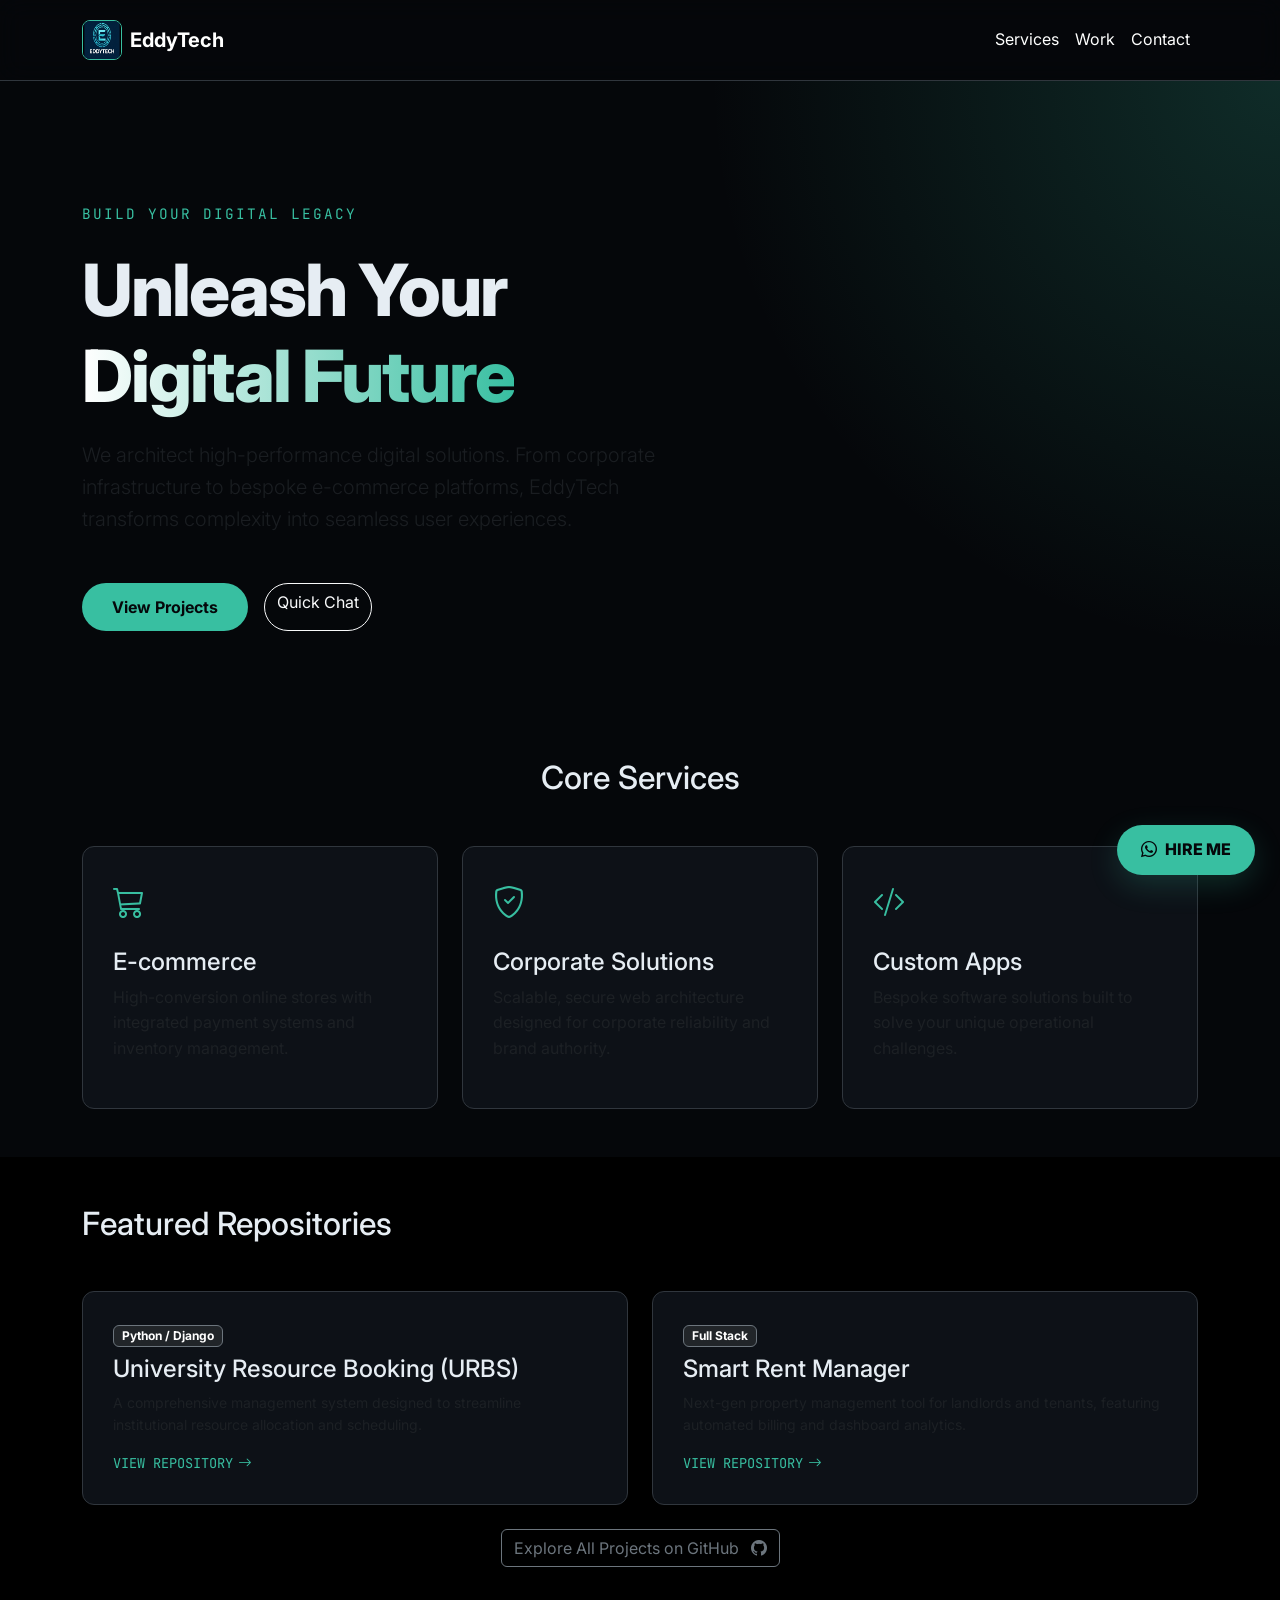
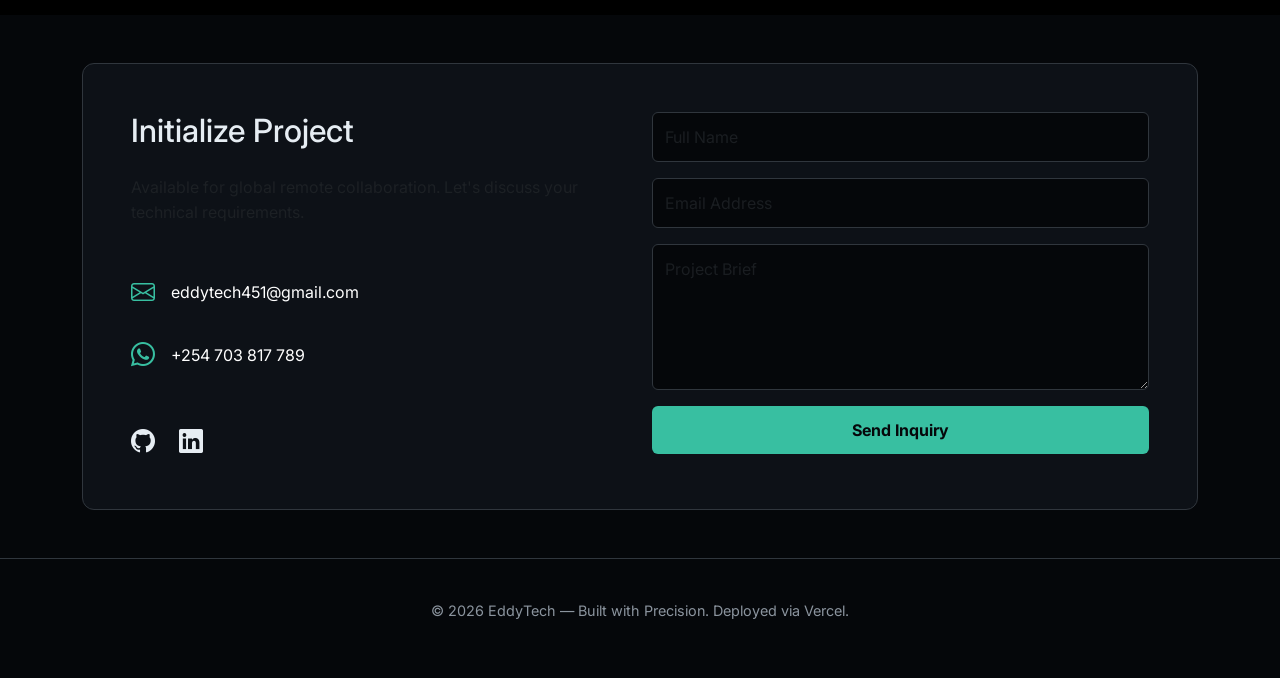
==== index.html @ 44f3709a "Add files via upload" ====
<!DOCTYPE html>
<html lang="en">
<head>
  <meta charset="UTF-8" />
  <meta name="viewport" content="width=device-width, initial-scale=1.0" />
  <title>EddyTech | Build Your Digital Legacy</title>
  
  <link href="https://fonts.googleapis.com/css2?family=Inter:wght@300;400;600;800&family=JetBrains+Mono:wght@400;700&display=swap" rel="stylesheet">
  <link href="https://cdn.jsdelivr.net/npm/bootstrap@5.3.3/dist/css/bootstrap.min.css" rel="stylesheet" />
  <link href="https://cdn.jsdelivr.net/npm/bootstrap-icons@1.11.3/font/bootstrap-icons.min.css" rel="stylesheet" />

  <style>
    :root {
      --bg-dark: #05070a;
      --bg-card: #0d1117;
      --accent-teal: #38bfa1;
      --accent-glow: rgba(56, 191, 161, 0.2);
      --text-main: #e6edf3;
      --text-muted: #8b949e;
      --border: #30363d;
      --font-main: 'Inter', sans-serif;
      --font-mono: 'JetBrains Mono', monospace;
    }

    body {
      background-color: var(--bg-dark);
      color: var(--text-main);
      font-family: var(--font-main);
      line-height: 1.6;
      overflow-x: hidden;
    }

    /* ── STICKY HIRE ME ── */
    .sticky-hire {
      position: fixed;
      bottom: 25px;
      right: 25px;
      z-index: 9999;
      background: var(--accent-teal);
      color: var(--bg-dark);
      padding: 12px 24px;
      border-radius: 50px;
      font-weight: 800;
      text-decoration: none;
      box-shadow: 0 10px 30px var(--accent-glow);
      transition: 0.3s transform ease;
      display: flex;
      align-items: center;
      gap: 8px;
    }
    .sticky-hire:hover {
      transform: scale(1.05);
      color: var(--bg-dark);
    }

    /* ── NAVIGATION ── */
    .navbar {
      background: rgba(5, 7, 10, 0.8);
      backdrop-filter: blur(12px);
      border-bottom: 1px solid var(--border);
      padding: 15px 0;
    }
    .navbar-brand img {
      width: 40px;
      height: 40px;
      border-radius: 8px;
      border: 1px solid var(--accent-teal);
    }

    /* ── HERO ── */
    .hero-section {
      padding: 120px 0 80px;
      background: radial-gradient(circle at top right, var(--accent-glow), transparent 40%);
    }
    .hero-tagline {
      font-family: var(--font-mono);
      color: var(--accent-teal);
      font-size: 0.9rem;
      text-transform: uppercase;
      letter-spacing: 2px;
    }
    .hero-title {
      font-weight: 800;
      font-size: clamp(2.5rem, 8vw, 4.5rem);
      letter-spacing: -2px;
      margin: 20px 0;
    }
    .text-gradient {
      background: linear-gradient(to right, #fff, var(--accent-teal));
      -webkit-background-clip: text;
      -webkit-text-fill-color: transparent;
    }

    /* ── CARDS ── */
    .tech-card {
      background: var(--bg-card);
      border: 1px solid var(--border);
      border-radius: 12px;
      padding: 30px;
      height: 100%;
      transition: 0.3s all ease;
    }
    .tech-card:hover {
      border-color: var(--accent-teal);
      transform: translateY(-5px);
      box-shadow: 0 20px 40px rgba(0,0,0,0.4);
    }
    .icon-box {
      font-size: 2rem;
      color: var(--accent-teal);
      margin-bottom: 20px;
    }

    /* ── PROJECTS ── */
    .project-link {
      color: var(--accent-teal);
      font-family: var(--font-mono);
      font-size: 0.85rem;
      text-decoration: none;
      display: flex;
      align-items: center;
      gap: 5px;
    }
    .project-link:hover { text-decoration: underline; }

    /* ── FORMS & INPUTS ── */
    .form-control {
      background: var(--bg-dark);
      border: 1px solid var(--border);
      color: #fff;
      padding: 12px;
    }
    .form-control:focus {
      background: var(--bg-dark);
      border-color: var(--accent-teal);
      color: #fff;
      box-shadow: 0 0 0 0.25rem var(--accent-glow);
    }

    .btn-primary {
      background: var(--accent-teal);
      border: none;
      color: var(--bg-dark);
      font-weight: 700;
      padding: 12px 30px;
    }

    footer {
      border-top: 1px solid var(--border);
      padding: 40px 0;
      font-size: 0.9rem;
      color: var(--text-muted);
    }

    .social-btn {
      color: var(--text-main);
      font-size: 1.5rem;
      transition: 0.3s;
    }
    .social-btn:hover { color: var(--accent-teal); }
  </style>
</head>
<body>

  <a href="https://wa.me/254703817789" class="sticky-hire">
    <i class="bi bi-whatsapp"></i> HIRE ME
  </a>

  <nav class="navbar navbar-expand-lg sticky-top">
    <div class="container">
      <a class="navbar-brand d-flex align-items-center" href="#">
        <img src="logo.jpg" alt="E">
        <span class="ms-2 fw-bold text-white">EddyTech</span>
      </a>
      <button class="navbar-toggler" type="button" data-bs-toggle="collapse" data-bs-target="#navbarNav">
        <span class="navbar-toggler-icon" style="filter: invert(1);"></span>
      </button>
      <div class="collapse navbar-collapse" id="navbarNav">
        <ul class="navbar-nav ms-auto">
          <li class="nav-item"><a class="nav-link text-white" href="#services">Services</a></li>
          <li class="nav-item"><a class="nav-link text-white" href="#projects">Work</a></li>
          <li class="nav-item"><a class="nav-link text-white" href="#contact">Contact</a></li>
        </ul>
      </div>
    </div>
  </nav>

  <header class="hero-section">
    <div class="container">
      <div class="row align-items-center">
        <div class="col-lg-8">
          <span class="hero-tagline">Build Your Digital Legacy</span>
          <h1 class="hero-title">Unleash Your <br><span class="text-gradient">Digital Future</span></h1>
          <p class="lead text-muted mb-5" style="max-width: 600px;">
            We architect high-performance digital solutions. From corporate infrastructure to bespoke e-commerce platforms, EddyTech transforms complexity into seamless user experiences.
          </p>
          <div class="d-flex gap-3">
            <a href="#projects" class="btn btn-primary rounded-pill">View Projects</a>
            <a href="https://wa.me/254703817789" class="btn btn-outline-light rounded-pill">Quick Chat</a>
          </div>
        </div>
      </div>
    </div>
  </header>

  <section id="services" class="py-5">
    <div class="container">
      <h2 class="fw-800 mb-5 text-center">Core Services</h2>
      <div class="row g-4">
        <div class="col-md-4">
          <div class="tech-card">
            <div class="icon-box"><i class="bi bi-cart3"></i></div>
            <h4>E-commerce</h4>
            <p class="text-muted">High-conversion online stores with integrated payment systems and inventory management.</p>
          </div>
        </div>
        <div class="col-md-4">
          <div class="tech-card">
            <div class="icon-box"><i class="bi bi-shield-check"></i></div>
            <h4>Corporate Solutions</h4>
            <p class="text-muted">Scalable, secure web architecture designed for corporate reliability and brand authority.</p>
          </div>
        </div>
        <div class="col-md-4">
          <div class="tech-card">
            <div class="icon-box"><i class="bi bi-code-slash"></i></div>
            <h4>Custom Apps</h4>
            <p class="text-muted">Bespoke software solutions built to solve your unique operational challenges.</p>
          </div>
        </div>
      </div>
    </div>
  </section>

  <section id="projects" class="py-5 bg-black">
    <div class="container">
      <h2 class="fw-800 mb-5">Featured Repositories</h2>
      <div class="row g-4">
        <div class="col-md-6">
          <div class="tech-card">
            <span class="badge bg-dark border border-secondary mb-2">Python / Django</span>
            <h4>University Resource Booking (URBS)</h4>
            <p class="text-muted small">A comprehensive management system designed to streamline institutional resource allocation and scheduling.</p>
            <a href="https://github.com/Edujoew/University-Resource-Booking-System-URBS" target="_blank" class="project-link">
              VIEW REPOSITORY <i class="bi bi-arrow-right"></i>
            </a>
          </div>
        </div>
        <div class="col-md-6">
          <div class="tech-card">
            <span class="badge bg-dark border border-secondary mb-2">Full Stack</span>
            <h4>Smart Rent Manager</h4>
            <p class="text-muted small">Next-gen property management tool for landlords and tenants, featuring automated billing and dashboard analytics.</p>
            <a href="https://github.com/Edujoew/Smart-Rent-manager" target="_blank" class="project-link">
              VIEW REPOSITORY <i class="bi bi-arrow-right"></i>
            </a>
          </div>
        </div>
        <div class="col-md-12 text-center mt-4">
          <a href="https://github.com/edujoew" target="_blank" class="btn btn-outline-secondary">
            Explore All Projects on GitHub <i class="bi bi-github ms-2"></i>
          </a>
        </div>
      </div>
    </div>
  </section>

  <section id="contact" class="py-5">
    <div class="container">
      <div class="tech-card p-lg-5">
        <div class="row">
          <div class="col-lg-6">
            <h2 class="fw-800 mb-4">Initialize Project</h2>
            <p class="text-muted mb-5">Available for global remote collaboration. Let's discuss your technical requirements.</p>
            
            <div class="mb-4 d-flex align-items-center gap-3">
              <div class="icon-box mb-0 fs-4"><i class="bi bi-envelope"></i></div>
              <a href="mailto:eddytech451@gmail.com" class="text-white text-decoration-none">eddytech451@gmail.com</a>
            </div>
            
            <div class="mb-4 d-flex align-items-center gap-3">
              <div class="icon-box mb-0 fs-4"><i class="bi bi-whatsapp"></i></div>
              <a href="https://wa.me/254703817789" class="text-white text-decoration-none">+254 703 817 789</a>
            </div>

            <div class="d-flex gap-4 mt-5">
              <a href="https://github.com/edujoew" class="social-btn"><i class="bi bi-github"></i></a>
              <a href="https://linkedin.com/in/Johnny Edwards" class="social-btn"><i class="bi bi-linkedin"></i></a>
            </div>
          </div>
          
          <div class="col-lg-6">
            <form action="mailto:eddytech451@gmail.com" method="post" enctype="text/plain">
              <div class="mb-3">
                <input type="text" class="form-control" placeholder="Full Name" required>
              </div>
              <div class="mb-3">
                <input type="email" class="form-control" placeholder="Email Address" required>
              </div>
              <div class="mb-3">
                <textarea class="form-control" rows="5" placeholder="Project Brief" required></textarea>
              </div>
              <button type="submit" class="btn btn-primary w-100">Send Inquiry</button>
            </form>
          </div>
        </div>
      </div>
    </div>
  </section>

  <footer class="text-center">
    <div class="container">
      <p>© 2026 EddyTech — Built with Precision. Deployed via Vercel.</p>
    </div>
  </footer>

  <script src="https://cdn.jsdelivr.net/npm/bootstrap@5.3.3/dist/js/bootstrap.bundle.min.js"></script>
</body>
</html>
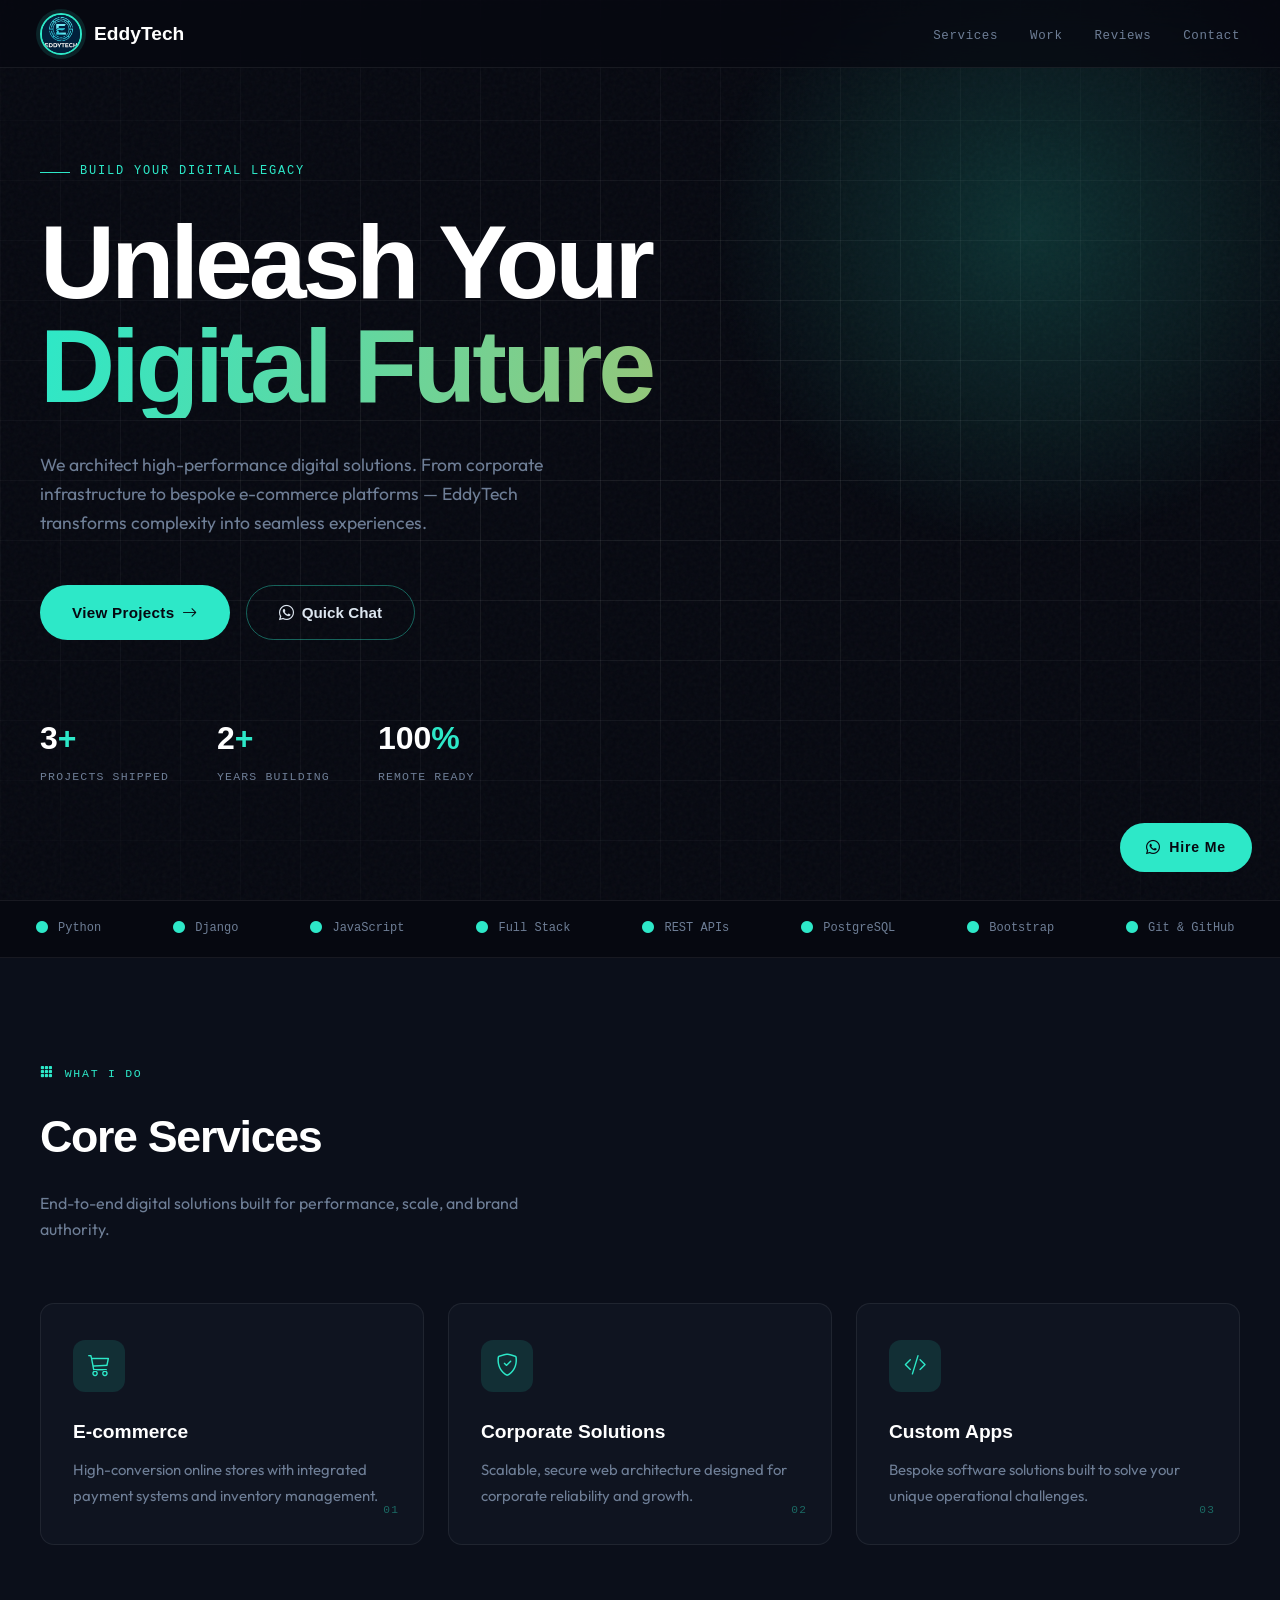
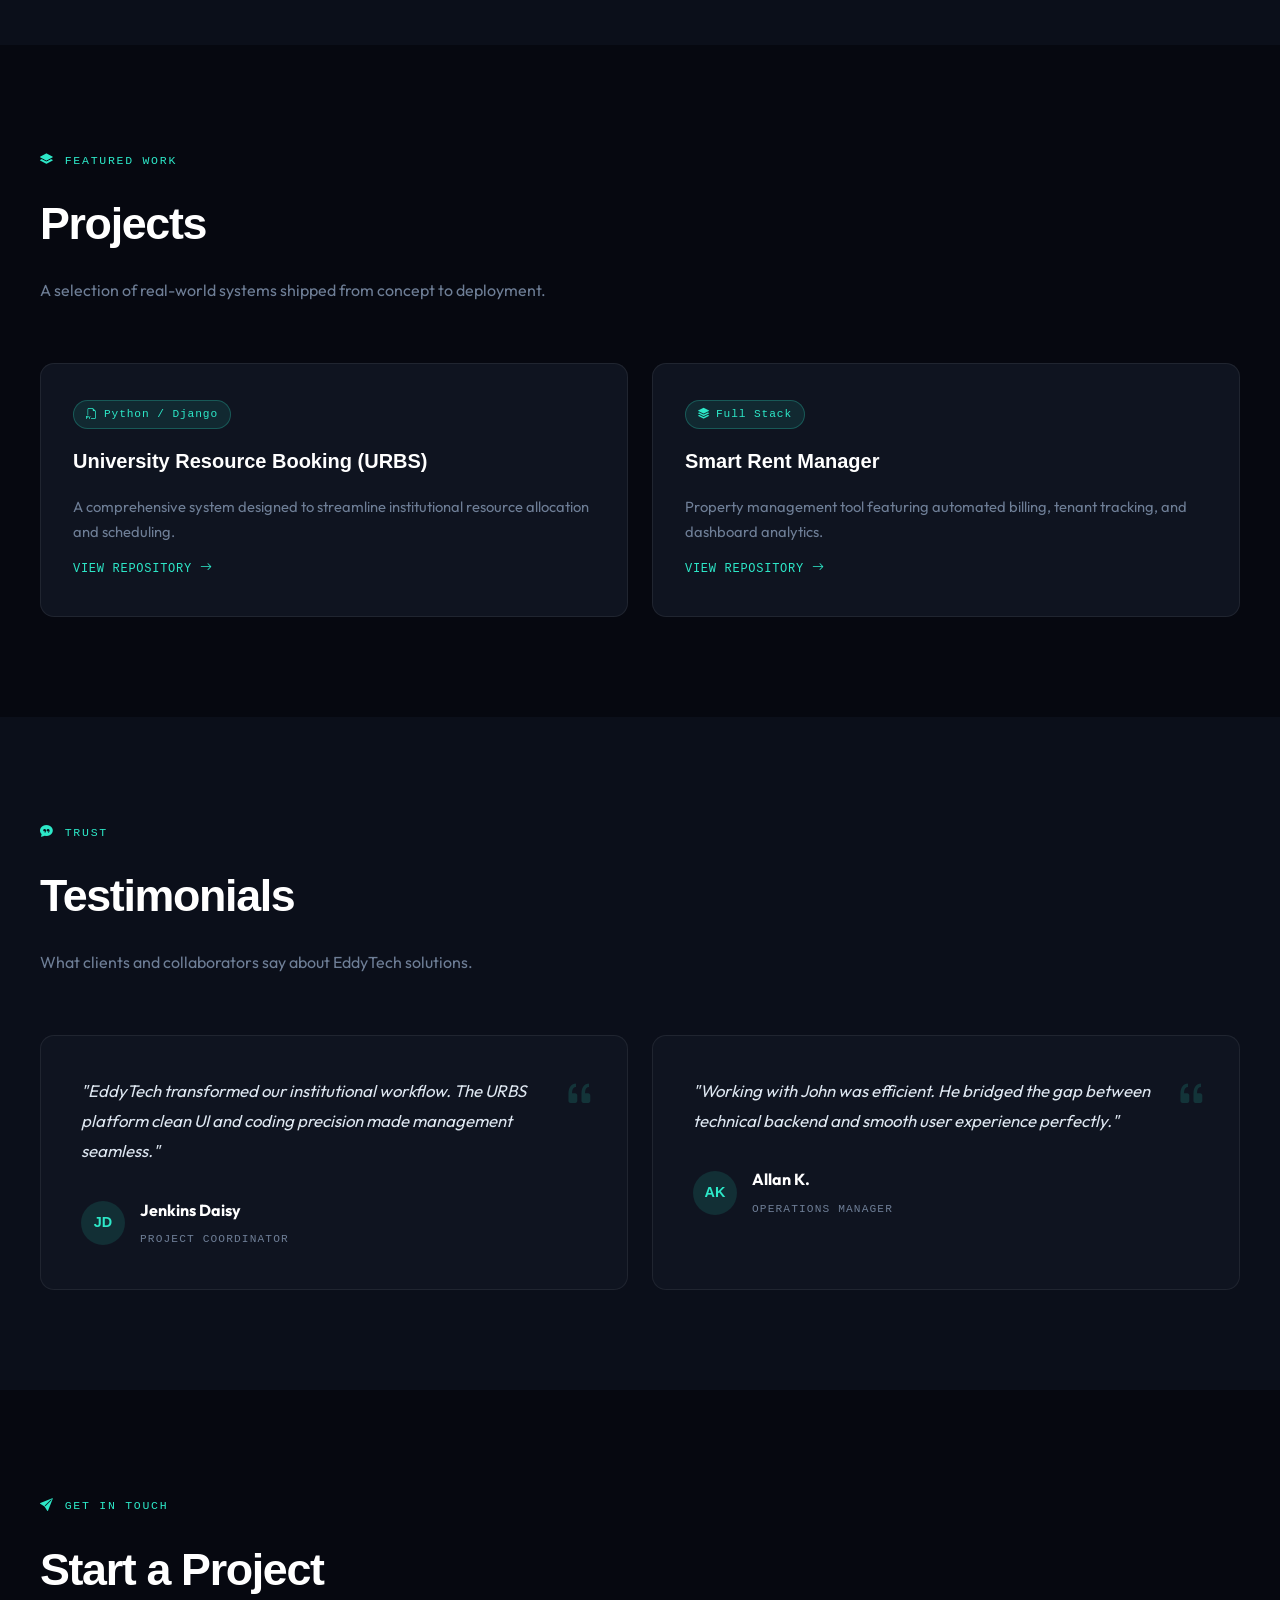
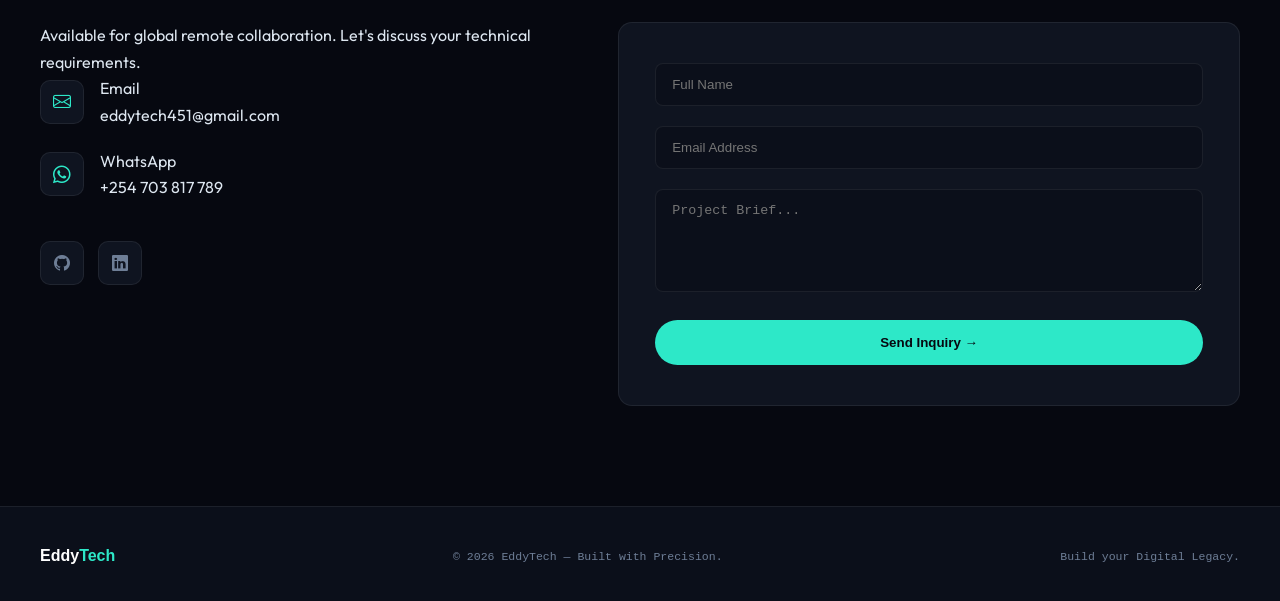
==== commit b726ed3b: "Update index.html" ====
--- a/index.html
+++ b/index.html
@@ -4,316 +4,967 @@
   <meta charset="UTF-8" />
   <meta name="viewport" content="width=device-width, initial-scale=1.0" />
   <title>EddyTech | Build Your Digital Legacy</title>
-  
-  <link href="https://fonts.googleapis.com/css2?family=Inter:wght@300;400;600;800&family=JetBrains+Mono:wght@400;700&display=swap" rel="stylesheet">
-  <link href="https://cdn.jsdelivr.net/npm/bootstrap@5.3.3/dist/css/bootstrap.min.css" rel="stylesheet" />
+
+  <link href="https://fonts.googleapis.com/css2?family=Inter:wght@400;500;700&family=Lexend:wght@400;600;700&family=Outfit:wght@300;400;600&display=swap" rel="stylesheet">
   <link href="https://cdn.jsdelivr.net/npm/bootstrap-icons@1.11.3/font/bootstrap-icons.min.css" rel="stylesheet" />
 
   <style>
+    /* ══════════════════════════════════════
+       TOKENS
+    ══════════════════════════════════════ */
     :root {
-      --bg-dark: #05070a;
-      --bg-card: #0d1117;
-      --accent-teal: #38bfa1;
-      --accent-glow: rgba(56, 191, 161, 0.2);
-      --text-main: #e6edf3;
-      --text-muted: #8b949e;
-      --border: #30363d;
-      --font-main: 'Inter', sans-serif;
-      --font-mono: 'JetBrains Mono', monospace;
-    }
+      --bg:         #060810;
+      --bg-2:       #0b0f1a;
+      --bg-card:    #0f1420;
+      --teal:       #2de8c8;
+      --teal-dim:   rgba(45,232,200,.12);
+      --teal-glow:  rgba(45,232,200,.35);
+      --amber:      #f4a832;
+      --text:       #dde6f0;
+      --muted:      #6e7e96;
+      --border:     rgba(255,255,255,.07);
+      --border-h:   rgba(45,232,200,.4);
+      --radius:     14px;
+      --mono:       'Space Mono', monospace;
+      --display:    'Syne', sans-serif;
+      --body:       'Outfit', sans-serif;
+    }
+
+    *, *::before, *::after { box-sizing: border-box; margin: 0; padding: 0; }
+
+    html { scroll-behavior: smooth; }
 
     body {
-      background-color: var(--bg-dark);
-      color: var(--text-main);
-      font-family: var(--font-main);
-      line-height: 1.6;
+      background: var(--bg);
+      color: var(--text);
+      font-family: var(--body);
+      font-size: 16px;
+      line-height: 1.65;
       overflow-x: hidden;
     }
 
-    /* ── STICKY HIRE ME ── */
-    .sticky-hire {
+    /* ── NOISE OVERLAY ── */
+    body::before {
+      content: '';
       position: fixed;
-      bottom: 25px;
-      right: 25px;
+      inset: 0;
+      background-image: url("data:image/svg+xml,%3Csvg viewBox='0 0 256 256' xmlns='http://www.w3.org/2000/svg'%3E%3Cfilter id='noise'%3E%3CfeTurbulence type='fractalNoise' baseFrequency='0.9' numOctaves='4' stitchTiles='stitch'/%3E%3C/filter%3E%3Crect width='100%25' height='100%25' filter='url(%23noise)' opacity='0.04'/%3E%3C/svg%3E");
+      pointer-events: none;
+      z-index: 0;
+    }
+
+    /* ══════════════════════════════════════
+       STICKY HIRE ME
+    ══════════════════════════════════════ */
+    .hire-btn {
+      position: fixed;
+      bottom: 28px;
+      right: 28px;
       z-index: 9999;
-      background: var(--accent-teal);
-      color: var(--bg-dark);
-      padding: 12px 24px;
+      background: var(--teal);
+      color: var(--bg);
+      padding: 13px 26px;
       border-radius: 50px;
+      font-family: var(--display);
       font-weight: 800;
+      font-size: .88rem;
+      letter-spacing: .06em;
       text-decoration: none;
-      box-shadow: 0 10px 30px var(--accent-glow);
-      transition: 0.3s transform ease;
       display: flex;
       align-items: center;
       gap: 8px;
-    }
-    .sticky-hire:hover {
-      transform: scale(1.05);
-      color: var(--bg-dark);
-    }
-
-    /* ── NAVIGATION ── */
-    .navbar {
-      background: rgba(5, 7, 10, 0.8);
-      backdrop-filter: blur(12px);
+      box-shadow: 0 0 0 0 var(--teal-glow);
+      animation: pulse-ring 2.5s ease-out infinite;
+      transition: transform .25s ease, box-shadow .25s ease;
+    }
+    .hire-btn:hover {
+      transform: scale(1.06) translateY(-2px);
+      color: var(--bg);
+      box-shadow: 0 8px 40px var(--teal-glow);
+    }
+    @keyframes pulse-ring {
+      0%   { box-shadow: 0 0 0 0   var(--teal-glow); }
+      70%  { box-shadow: 0 0 0 14px transparent; }
+      100% { box-shadow: 0 0 0 0   transparent; }
+    }
+
+    /* ══════════════════════════════════════
+       NAV
+    ══════════════════════════════════════ */
+    .nav-wrap {
+      position: fixed;
+      top: 0; left: 0; right: 0;
+      z-index: 1000;
+      padding: 0 40px;
+      height: 68px;
+      display: flex;
+      align-items: center;
+      justify-content: space-between;
+      background: rgba(6,8,16,.7);
+      backdrop-filter: blur(18px);
       border-bottom: 1px solid var(--border);
-      padding: 15px 0;
-    }
-    .navbar-brand img {
-      width: 40px;
-      height: 40px;
-      border-radius: 8px;
-      border: 1px solid var(--accent-teal);
-    }
-
-    /* ── HERO ── */
-    .hero-section {
-      padding: 120px 0 80px;
-      background: radial-gradient(circle at top right, var(--accent-glow), transparent 40%);
-    }
-    .hero-tagline {
-      font-family: var(--font-mono);
-      color: var(--accent-teal);
-      font-size: 0.9rem;
+    }
+
+    .nav-logo {
+      display: flex;
+      align-items: center;
+      gap: 12px;
+      text-decoration: none;
+    }
+
+    .logo-avatar {
+      width: 42px; 
+      height: 42px;
+      border-radius: 50%;
+      border: 2px solid var(--teal);
+      background: var(--bg-card);
+      overflow: hidden; 
+      display: flex;
+      align-items: center;
+      justify-content: center;
+      flex-shrink: 0;
+      box-shadow: 0 0 0 4px var(--teal-dim);
+    }
+
+    .logo-avatar img {
+      width: 100%;
+      height: 100%;
+      object-fit: cover; 
+      display: block;
+    }
+
+    .nav-logo-text {
+      font-family: var(--display);
+      font-weight: 800;
+      font-size: 1.2rem;
+      color: #fff;
+      margin: 0;
+    }
+
+    .nav-links {
+      display: flex;
+      gap: 32px;
+      list-style: none;
+    }
+    .nav-links a {
+      font-family: var(--mono);
+      font-size: .78rem;
+      color: var(--muted);
+      text-decoration: none;
+      letter-spacing: .05em;
+      transition: color .2s;
+      position: relative;
+    }
+    .nav-links a::after {
+      content: '';
+      position: absolute;
+      bottom: -3px; left: 0;
+      width: 0; height: 1px;
+      background: var(--teal);
+      transition: width .3s ease;
+    }
+    .nav-links a:hover { color: var(--teal); }
+    .nav-links a:hover::after { width: 100%; }
+
+    .nav-toggle {
+      display: none;
+      background: none;
+      border: 1px solid var(--border);
+      color: var(--text);
+      padding: 6px 10px;
+      border-radius: 6px;
+      cursor: pointer;
+      font-size: 1.2rem;
+    }
+
+    @media (max-width: 768px) {
+      .nav-wrap { padding: 0 20px; }
+      .nav-toggle { display: block; }
+      .nav-links {
+        display: none;
+        position: absolute;
+        top: 68px; left: 0; right: 0;
+        background: var(--bg-2);
+        border-bottom: 1px solid var(--border);
+        flex-direction: column;
+        padding: 20px 30px;
+        gap: 20px;
+      }
+      .nav-links.open { display: flex; }
+      .nav-links a { font-size: .9rem; }
+    }
+
+    /* ══════════════════════════════════════
+       HERO
+    ══════════════════════════════════════ */
+    .hero {
+      min-height: 100vh;
+      display: flex;
+      align-items: center;
+      padding: 120px 40px 80px;
+      position: relative;
+      overflow: hidden;
+    }
+
+    .hero::before {
+      content: '';
+      position: absolute;
+      inset: 0;
+      background-image:
+        linear-gradient(var(--border) 1px, transparent 1px),
+        linear-gradient(90deg, var(--border) 1px, transparent 1px);
+      background-size: 60px 60px;
+      mask-image: radial-gradient(ellipse 80% 70% at 50% 50%, black 20%, transparent 100%);
+      pointer-events: none;
+    }
+
+    .hero-blob {
+      position: absolute;
+      top: -120px; right: -100px;
+      width: 700px; height: 700px;
+      border-radius: 50%;
+      background: radial-gradient(circle, rgba(45,232,200,.18) 0%, transparent 65%);
+      pointer-events: none;
+      animation: float 8s ease-in-out infinite;
+    }
+    @keyframes float {
+      0%,100% { transform: translateY(0) scale(1); }
+      50%      { transform: translateY(-30px) scale(1.04); }
+    }
+
+    .hero-inner { position: relative; z-index: 1; max-width: 1200px; margin: 0 auto; width: 100%; }
+
+    .hero-eyebrow {
+      display: inline-flex;
+      align-items: center;
+      gap: 10px;
+      font-family: var(--mono);
+      font-size: .75rem;
+      color: var(--teal);
+      letter-spacing: .15em;
       text-transform: uppercase;
-      letter-spacing: 2px;
-    }
+      margin-bottom: 28px;
+    }
+    .hero-eyebrow::before {
+      content: '';
+      display: block;
+      width: 30px; height: 1px;
+      background: var(--teal);
+    }
+
     .hero-title {
+      font-family: var(--display);
       font-weight: 800;
-      font-size: clamp(2.5rem, 8vw, 4.5rem);
-      letter-spacing: -2px;
-      margin: 20px 0;
-    }
-    .text-gradient {
-      background: linear-gradient(to right, #fff, var(--accent-teal));
+      font-size: clamp(3rem, 9vw, 6.5rem);
+      line-height: 1.0;
+      letter-spacing: -.04em;
+      margin-bottom: 32px;
+    }
+    .hero-title .line-1 { color: #fff; display: block; }
+    .hero-title .line-2 {
+      display: block;
+      background: linear-gradient(100deg, var(--teal) 0%, var(--amber) 100%);
       -webkit-background-clip: text;
       -webkit-text-fill-color: transparent;
-    }
-
-    /* ── CARDS ── */
-    .tech-card {
+      background-clip: text;
+    }
+
+    .hero-sub {
+      font-size: 1.1rem;
+      color: var(--muted);
+      max-width: 520px;
+      margin-bottom: 48px;
+      font-weight: 400;
+    }
+
+    .hero-cta {
+      display: flex;
+      gap: 16px;
+      flex-wrap: wrap;
+    }
+
+    .btn-primary-c {
+      background: var(--teal);
+      color: var(--bg);
+      border: none;
+      border-radius: 50px;
+      padding: 14px 32px;
+      font-family: var(--display);
+      font-weight: 700;
+      font-size: .95rem;
+      letter-spacing: .02em;
+      cursor: pointer;
+      text-decoration: none;
+      transition: box-shadow .25s, transform .25s;
+      display: inline-flex;
+      align-items: center;
+      gap: 8px;
+    }
+    .btn-primary-c:hover {
+      box-shadow: 0 0 40px var(--teal-glow);
+      transform: translateY(-2px);
+      color: var(--bg);
+    }
+
+    .btn-ghost {
+      background: transparent;
+      color: var(--text);
+      border: 1px solid var(--border-h);
+      border-radius: 50px;
+      padding: 14px 32px;
+      font-family: var(--display);
+      font-weight: 700;
+      font-size: .95rem;
+      cursor: pointer;
+      text-decoration: none;
+      transition: background .25s, color .25s, transform .25s;
+      display: inline-flex;
+      align-items: center;
+      gap: 8px;
+    }
+    .btn-ghost:hover {
+      background: var(--teal-dim);
+      color: var(--teal);
+      transform: translateY(-2px);
+    }
+
+    .hero-stats {
+      display: flex;
+      gap: 48px;
+      margin-top: 72px;
+      flex-wrap: wrap;
+    }
+    .stat-num {
+      font-family: var(--display);
+      font-weight: 800;
+      font-size: 2rem;
+      color: #fff;
+    }
+    .stat-num span { color: var(--teal); }
+    .stat-label {
+      font-family: var(--mono);
+      font-size: .72rem;
+      color: var(--muted);
+      letter-spacing: .1em;
+      text-transform: uppercase;
+      margin-top: 2px;
+    }
+
+    /* ══════════════════════════════════════
+       SECTION SHARED
+    ══════════════════════════════════════ */
+    section { padding: 100px 40px; }
+
+    .container-c {
+      max-width: 1200px;
+      margin: 0 auto;
+    }
+
+    .section-label {
+      display: inline-flex;
+      align-items: center;
+      gap: 10px;
+      font-family: var(--mono);
+      font-size: .72rem;
+      color: var(--teal);
+      letter-spacing: .15em;
+      text-transform: uppercase;
+      margin-bottom: 16px;
+    }
+    .section-label i { font-size: .8rem; }
+
+    .section-title {
+      font-family: var(--display);
+      font-weight: 800;
+      font-size: clamp(1.8rem, 4vw, 2.8rem);
+      letter-spacing: -.03em;
+      color: #fff;
+      margin-bottom: 16px;
+    }
+
+    .section-sub {
+      color: var(--muted);
+      font-size: 1rem;
+      max-width: 520px;
+      margin-bottom: 60px;
+    }
+
+    /* ══════════════════════════════════════
+       SERVICES
+    ══════════════════════════════════════ */
+    #services { background: var(--bg-2); }
+
+    .services-grid {
+      display: grid;
+      grid-template-columns: repeat(auto-fit, minmax(280px, 1fr));
+      gap: 24px;
+    }
+
+    .service-card {
       background: var(--bg-card);
       border: 1px solid var(--border);
+      border-radius: var(--radius);
+      padding: 36px 32px;
+      position: relative;
+      overflow: hidden;
+      transition: border-color .3s, transform .3s, box-shadow .3s;
+      cursor: default;
+    }
+    .service-card::before {
+      content: '';
+      position: absolute;
+      top: 0; left: 0; right: 0;
+      height: 2px;
+      background: linear-gradient(90deg, var(--teal), var(--amber));
+      transform: scaleX(0);
+      transform-origin: left;
+      transition: transform .4s ease;
+    }
+    .service-card:hover {
+      border-color: var(--border-h);
+      transform: translateY(-6px);
+      box-shadow: 0 20px 50px rgba(0,0,0,.5);
+    }
+    .service-card:hover::before { transform: scaleX(1); }
+
+    .service-icon {
+      width: 52px; height: 52px;
       border-radius: 12px;
-      padding: 30px;
-      height: 100%;
-      transition: 0.3s all ease;
-    }
-    .tech-card:hover {
-      border-color: var(--accent-teal);
-      transform: translateY(-5px);
-      box-shadow: 0 20px 40px rgba(0,0,0,0.4);
-    }
-    .icon-box {
-      font-size: 2rem;
-      color: var(--accent-teal);
+      background: var(--teal-dim);
+      display: grid;
+      place-items: center;
+      font-size: 1.4rem;
+      color: var(--teal);
+      margin-bottom: 24px;
+      transition: background .3s;
+    }
+
+    .service-title {
+      font-family: var(--display);
+      font-weight: 700;
+      font-size: 1.2rem;
+      color: #fff;
+      margin-bottom: 10px;
+    }
+    .service-desc {
+      color: var(--muted);
+      font-size: .93rem;
+      line-height: 1.7;
+    }
+
+    .service-num {
+      position: absolute;
+      bottom: 24px; right: 24px;
+      font-family: var(--mono);
+      font-size: .7rem;
+      color: var(--border-h);
+      letter-spacing: .1em;
+    }
+
+    /* ══════════════════════════════════════
+       PROJECTS
+    ══════════════════════════════════════ */
+    #projects { background: var(--bg); }
+
+    .projects-grid {
+      display: grid;
+      grid-template-columns: repeat(auto-fit, minmax(340px, 1fr));
+      gap: 24px;
+    }
+
+    .project-card {
+      background: var(--bg-card);
+      border: 1px solid var(--border);
+      border-radius: var(--radius);
+      padding: 36px 32px;
+      transition: border-color .3s, transform .3s, box-shadow .3s;
+      display: flex;
+      flex-direction: column;
+      gap: 16px;
+      position: relative;
+      overflow: hidden;
+    }
+    .project-card:hover {
+      border-color: var(--border-h);
+      transform: translateY(-6px);
+    }
+
+    .project-badge {
+      display: inline-flex;
+      align-items: center;
+      gap: 6px;
+      background: rgba(45,232,200,.1);
+      border: 1px solid rgba(45,232,200,.25);
+      color: var(--teal);
+      font-family: var(--mono);
+      font-size: .7rem;
+      letter-spacing: .08em;
+      padding: 4px 12px;
+      border-radius: 50px;
+      width: fit-content;
+    }
+
+    .project-title {
+      font-family: var(--display);
+      font-weight: 700;
+      font-size: 1.25rem;
+      color: #fff;
+    }
+
+    .project-desc {
+      color: var(--muted);
+      font-size: .92rem;
+      line-height: 1.7;
+      flex: 1;
+    }
+
+    .project-link {
+      display: inline-flex;
+      align-items: center;
+      gap: 8px;
+      font-family: var(--mono);
+      font-size: .75rem;
+      color: var(--teal);
+      text-decoration: none;
+      letter-spacing: .06em;
+      text-transform: uppercase;
+      transition: gap .2s;
+    }
+    .project-link:hover { gap: 14px; }
+
+    /* ══════════════════════════════════════
+       TESTIMONIALS
+    ══════════════════════════════════════ */
+    #testimonials { background: var(--bg-2); }
+
+    .testimonials-grid {
+      display: grid;
+      grid-template-columns: repeat(auto-fit, minmax(300px, 1fr));
+      gap: 24px;
+    }
+
+    .testimonial-card {
+      background: var(--bg-card);
+      border: 1px solid var(--border);
+      border-radius: var(--radius);
+      padding: 40px;
+      position: relative;
+      transition: 0.3s ease;
+    }
+    .testimonial-card:hover { border-color: var(--border-h); }
+
+    .quote-icon {
+      font-size: 2.2rem;
+      color: var(--teal);
+      opacity: 0.15;
+      position: absolute;
+      top: 30px; right: 30px;
+    }
+
+    .test-text {
+      font-style: italic;
+      color: var(--text);
+      font-size: 1.05rem;
+      line-height: 1.8;
+      margin-bottom: 30px;
+      position: relative;
+    }
+
+    .test-author {
+      display: flex;
+      align-items: center;
+      gap: 15px;
+    }
+
+    .author-initials {
+      width: 44px; height: 44px;
+      border-radius: 50%;
+      background: var(--teal-dim);
+      color: var(--teal);
+      display: grid; place-items: center;
+      font-family: var(--display);
+      font-weight: 700;
+      font-size: .9rem;
+    }
+
+    .author-name {
+      font-weight: 700;
+      color: #fff;
+      display: block;
+      font-size: 1rem;
+    }
+
+    .author-role {
+      font-family: var(--mono);
+      font-size: .7rem;
+      color: var(--muted);
+      text-transform: uppercase;
+      letter-spacing: 0.1em;
+    }
+
+    /* ══════════════════════════════════════
+       TECH TICKER
+    ══════════════════════════════════════ */
+    .ticker-wrap {
+      background: var(--bg);
+      border-top: 1px solid var(--border);
+      border-bottom: 1px solid var(--border);
+      padding: 18px 0;
+      overflow: hidden;
+      position: relative;
+    }
+    .ticker-track {
+      display: flex;
+      width: max-content;
+      animation: ticker 28s linear infinite;
+    }
+    @keyframes ticker {
+      from { transform: translateX(0); }
+      to   { transform: translateX(-50%); }
+    }
+    .ticker-item {
+      display: inline-flex;
+      align-items: center;
+      gap: 10px;
+      padding: 0 36px;
+      font-family: var(--mono);
+      font-size: .75rem;
+      color: var(--muted);
+      white-space: nowrap;
+    }
+    .ticker-item i { color: var(--teal); }
+
+    /* ══════════════════════════════════════
+       CONTACT
+    ══════════════════════════════════════ */
+    #contact { background: var(--bg); }
+
+    .contact-wrap {
+      display: grid;
+      grid-template-columns: 1fr 1.2fr;
+      gap: 60px;
+      align-items: start;
+    }
+
+    @media (max-width: 900px) { .contact-wrap { grid-template-columns: 1fr; } }
+
+    .contact-link-row {
+      display: flex;
+      align-items: center;
+      gap: 16px;
       margin-bottom: 20px;
-    }
-
-    /* ── PROJECTS ── */
-    .project-link {
-      color: var(--accent-teal);
-      font-family: var(--font-mono);
-      font-size: 0.85rem;
       text-decoration: none;
-      display: flex;
-      align-items: center;
-      gap: 5px;
-    }
-    .project-link:hover { text-decoration: underline; }
-
-    /* ── FORMS & INPUTS ── */
-    .form-control {
-      background: var(--bg-dark);
+      color: var(--text);
+    }
+    .contact-link-icon {
+      width: 44px; height: 44px;
+      border-radius: 10px;
       border: 1px solid var(--border);
-      color: #fff;
-      padding: 12px;
-    }
-    .form-control:focus {
-      background: var(--bg-dark);
-      border-color: var(--accent-teal);
-      color: #fff;
-      box-shadow: 0 0 0 0.25rem var(--accent-glow);
-    }
-
-    .btn-primary {
-      background: var(--accent-teal);
+      background: var(--bg-card);
+      display: grid;
+      place-items: center;
+      font-size: 1.1rem;
+      color: var(--teal);
+    }
+    .socials { display: flex; gap: 14px; margin-top: 40px; }
+    .social-icon {
+      width: 44px; height: 44px;
+      border-radius: 10px;
+      border: 1px solid var(--border);
+      background: var(--bg-card);
+      display: grid;
+      place-items: center;
+      color: var(--muted);
+      text-decoration: none;
+    }
+
+    .contact-form {
+      background: var(--bg-card);
+      border: 1px solid var(--border);
+      border-radius: var(--radius);
+      padding: 40px 36px;
+    }
+    .form-input {
+      width: 100%;
+      background: var(--bg-2);
+      border: 1px solid var(--border);
+      border-radius: 8px;
+      color: var(--text);
+      padding: 13px 16px;
+      outline: none;
+      margin-bottom: 20px;
+    }
+    .form-submit {
+      width: 100%;
+      background: var(--teal);
+      color: var(--bg);
       border: none;
-      color: var(--bg-dark);
-      font-weight: 700;
-      padding: 12px 30px;
-    }
-
+      border-radius: 50px;
+      padding: 15px;
+      font-family: var(--display);
+      font-weight: 800;
+      cursor: pointer;
+    }
+
+    /* ══════════════════════════════════════
+       FOOTER
+    ══════════════════════════════════════ */
     footer {
+      background: var(--bg-2);
       border-top: 1px solid var(--border);
-      padding: 40px 0;
-      font-size: 0.9rem;
-      color: var(--text-muted);
-    }
-
-    .social-btn {
-      color: var(--text-main);
-      font-size: 1.5rem;
-      transition: 0.3s;
-    }
-    .social-btn:hover { color: var(--accent-teal); }
+      padding: 36px 40px;
+      display: flex;
+      align-items: center;
+      justify-content: space-between;
+      flex-wrap: wrap;
+    }
+    .footer-brand { font-family: var(--display); font-weight: 800; color: #fff; }
+    .footer-brand span { color: var(--teal); }
+    .footer-copy { font-family: var(--mono); font-size: .72rem; color: var(--muted); }
+
+    .reveal {
+      opacity: 0;
+      transform: translateY(28px);
+      transition: opacity .7s ease, transform .7s ease;
+    }
+    .reveal.visible {
+      opacity: 1;
+      transform: translateY(0);
+    }
   </style>
 </head>
 <body>
 
-  <a href="https://wa.me/254703817789" class="sticky-hire">
-    <i class="bi bi-whatsapp"></i> HIRE ME
+  <a href="https://wa.me/254703817789" class="hire-btn">
+    <i class="bi bi-whatsapp"></i> Hire Me
   </a>
 
-  <nav class="navbar navbar-expand-lg sticky-top">
-    <div class="container">
-      <a class="navbar-brand d-flex align-items-center" href="#">
-        <img src="logo.jpg" alt="E">
-        <span class="ms-2 fw-bold text-white">EddyTech</span>
-      </a>
-      <button class="navbar-toggler" type="button" data-bs-toggle="collapse" data-bs-target="#navbarNav">
-        <span class="navbar-toggler-icon" style="filter: invert(1);"></span>
-      </button>
-      <div class="collapse navbar-collapse" id="navbarNav">
-        <ul class="navbar-nav ms-auto">
-          <li class="nav-item"><a class="nav-link text-white" href="#services">Services</a></li>
-          <li class="nav-item"><a class="nav-link text-white" href="#projects">Work</a></li>
-          <li class="nav-item"><a class="nav-link text-white" href="#contact">Contact</a></li>
-        </ul>
-      </div>
-    </div>
+  <nav class="nav-wrap">
+    <a class="nav-logo" href="#">
+      <div class="logo-avatar">
+        <img src="logo.jpg" alt="EddyTech Logo">
+      </div>
+      <span class="nav-logo-text ms-2">EddyTech</span>
+    </a>
+    
+    <ul class="nav-links" id="navLinks">
+      <li><a href="#services">Services</a></li>
+      <li><a href="#projects">Work</a></li>
+      <li><a href="#testimonials">Reviews</a></li>
+      <li><a href="#contact">Contact</a></li>
+    </ul>
+
+    <button class="nav-toggle" id="navToggle" aria-label="Menu">
+      <i class="bi bi-list"></i>
+    </button>
   </nav>
 
-  <header class="hero-section">
-    <div class="container">
-      <div class="row align-items-center">
-        <div class="col-lg-8">
-          <span class="hero-tagline">Build Your Digital Legacy</span>
-          <h1 class="hero-title">Unleash Your <br><span class="text-gradient">Digital Future</span></h1>
-          <p class="lead text-muted mb-5" style="max-width: 600px;">
-            We architect high-performance digital solutions. From corporate infrastructure to bespoke e-commerce platforms, EddyTech transforms complexity into seamless user experiences.
-          </p>
-          <div class="d-flex gap-3">
-            <a href="#projects" class="btn btn-primary rounded-pill">View Projects</a>
-            <a href="https://wa.me/254703817789" class="btn btn-outline-light rounded-pill">Quick Chat</a>
-          </div>
+  <header class="hero">
+    <div class="hero-blob"></div>
+    <div class="hero-inner">
+      <div class="hero-eyebrow">Build Your Digital Legacy</div>
+      <h1 class="hero-title">
+        <span class="line-1">Unleash Your</span>
+        <span class="line-2">Digital Future</span>
+      </h1>
+      <p class="hero-sub">
+        We architect high-performance digital solutions. From corporate infrastructure to bespoke e-commerce platforms — EddyTech transforms complexity into seamless experiences.
+      </p>
+      <div class="hero-cta">
+        <a href="#projects" class="btn-primary-c">View Projects <i class="bi bi-arrow-right"></i></a>
+        <a href="https://wa.me/254703817789" class="btn-ghost"><i class="bi bi-whatsapp"></i> Quick Chat</a>
+      </div>
+      <div class="hero-stats">
+        <div class="stat-item">
+          <div class="stat-num">3<span>+</span></div>
+          <div class="stat-label">Projects Shipped</div>
+        </div>
+        <div class="stat-item">
+          <div class="stat-num">2<span>+</span></div>
+          <div class="stat-label">Years Building</div>
+        </div>
+        <div class="stat-item">
+          <div class="stat-num">100<span>%</span></div>
+          <div class="stat-label">Remote Ready</div>
         </div>
       </div>
     </div>
   </header>
 
-  <section id="services" class="py-5">
-    <div class="container">
-      <h2 class="fw-800 mb-5 text-center">Core Services</h2>
-      <div class="row g-4">
-        <div class="col-md-4">
-          <div class="tech-card">
-            <div class="icon-box"><i class="bi bi-cart3"></i></div>
-            <h4>E-commerce</h4>
-            <p class="text-muted">High-conversion online stores with integrated payment systems and inventory management.</p>
-          </div>
-        </div>
-        <div class="col-md-4">
-          <div class="tech-card">
-            <div class="icon-box"><i class="bi bi-shield-check"></i></div>
-            <h4>Corporate Solutions</h4>
-            <p class="text-muted">Scalable, secure web architecture designed for corporate reliability and brand authority.</p>
-          </div>
-        </div>
-        <div class="col-md-4">
-          <div class="tech-card">
-            <div class="icon-box"><i class="bi bi-code-slash"></i></div>
-            <h4>Custom Apps</h4>
-            <p class="text-muted">Bespoke software solutions built to solve your unique operational challenges.</p>
-          </div>
+  <div class="ticker-wrap">
+    <div class="ticker-track">
+      <span class="ticker-item"><i class="bi bi-circle-fill"></i> Python</span>
+      <span class="ticker-item"><i class="bi bi-circle-fill"></i> Django</span>
+      <span class="ticker-item"><i class="bi bi-circle-fill"></i> JavaScript</span>
+      <span class="ticker-item"><i class="bi bi-circle-fill"></i> Full Stack</span>
+      <span class="ticker-item"><i class="bi bi-circle-fill"></i> REST APIs</span>
+      <span class="ticker-item"><i class="bi bi-circle-fill"></i> PostgreSQL</span>
+      <span class="ticker-item"><i class="bi bi-circle-fill"></i> Bootstrap</span>
+      <span class="ticker-item"><i class="bi bi-circle-fill"></i> Git & GitHub</span>
+      <span class="ticker-item"><i class="bi bi-circle-fill"></i> Python</span>
+      <span class="ticker-item"><i class="bi bi-circle-fill"></i> Django</span>
+      <span class="ticker-item"><i class="bi bi-circle-fill"></i> JavaScript</span>
+      <span class="ticker-item"><i class="bi bi-circle-fill"></i> Full Stack</span>
+    </div>
+  </div>
+
+  <section id="services">
+    <div class="container-c">
+      <div class="reveal">
+        <div class="section-label"><i class="bi bi-grid-3x3-gap-fill"></i> What I Do</div>
+        <h2 class="section-title">Core Services</h2>
+        <p class="section-sub">End-to-end digital solutions built for performance, scale, and brand authority.</p>
+      </div>
+      <div class="services-grid">
+        <div class="service-card reveal">
+          <div class="service-icon"><i class="bi bi-cart3"></i></div>
+          <div class="service-title">E-commerce</div>
+          <div class="service-desc">High-conversion online stores with integrated payment systems and inventory management.</div>
+          <span class="service-num">01</span>
+        </div>
+        <div class="service-card reveal">
+          <div class="service-icon"><i class="bi bi-shield-check"></i></div>
+          <div class="service-title">Corporate Solutions</div>
+          <div class="service-desc">Scalable, secure web architecture designed for corporate reliability and growth.</div>
+          <span class="service-num">02</span>
+        </div>
+        <div class="service-card reveal">
+          <div class="service-icon"><i class="bi bi-code-slash"></i></div>
+          <div class="service-title">Custom Apps</div>
+          <div class="service-desc">Bespoke software solutions built to solve your unique operational challenges.</div>
+          <span class="service-num">03</span>
         </div>
       </div>
     </div>
   </section>
 
-  <section id="projects" class="py-5 bg-black">
-    <div class="container">
-      <h2 class="fw-800 mb-5">Featured Repositories</h2>
-      <div class="row g-4">
-        <div class="col-md-6">
-          <div class="tech-card">
-            <span class="badge bg-dark border border-secondary mb-2">Python / Django</span>
-            <h4>University Resource Booking (URBS)</h4>
-            <p class="text-muted small">A comprehensive management system designed to streamline institutional resource allocation and scheduling.</p>
-            <a href="https://github.com/Edujoew/University-Resource-Booking-System-URBS" target="_blank" class="project-link">
-              VIEW REPOSITORY <i class="bi bi-arrow-right"></i>
-            </a>
-          </div>
-        </div>
-        <div class="col-md-6">
-          <div class="tech-card">
-            <span class="badge bg-dark border border-secondary mb-2">Full Stack</span>
-            <h4>Smart Rent Manager</h4>
-            <p class="text-muted small">Next-gen property management tool for landlords and tenants, featuring automated billing and dashboard analytics.</p>
-            <a href="https://github.com/Edujoew/Smart-Rent-manager" target="_blank" class="project-link">
-              VIEW REPOSITORY <i class="bi bi-arrow-right"></i>
-            </a>
-          </div>
-        </div>
-        <div class="col-md-12 text-center mt-4">
-          <a href="https://github.com/edujoew" target="_blank" class="btn btn-outline-secondary">
-            Explore All Projects on GitHub <i class="bi bi-github ms-2"></i>
+  <section id="projects">
+    <div class="container-c">
+      <div class="reveal">
+        <div class="section-label"><i class="bi bi-layers-fill"></i> Featured Work</div>
+        <h2 class="section-title">Projects</h2>
+        <p class="section-sub">A selection of real-world systems shipped from concept to deployment.</p>
+      </div>
+      <div class="projects-grid">
+        <div class="project-card reveal">
+          <div class="project-badge"><i class="bi bi-filetype-py"></i> Python / Django</div>
+          <div class="project-title">University Resource Booking (URBS)</div>
+          <div class="project-desc">A comprehensive system designed to streamline institutional resource allocation and scheduling.</div>
+          <a href="https://github.com/Edujoew/University-Resource-Booking-System-URBS" target="_blank" class="project-link">
+            View Repository <i class="bi bi-arrow-right"></i>
+          </a>
+        </div>
+        <div class="project-card reveal">
+          <div class="project-badge"><i class="bi bi-stack"></i> Full Stack</div>
+          <div class="project-title">Smart Rent Manager</div>
+          <div class="project-desc">Property management tool featuring automated billing, tenant tracking, and dashboard analytics.</div>
+          <a href="https://github.com/Edujoew/Smart-Rent-manager" target="_blank" class="project-link">
+            View Repository <i class="bi bi-arrow-right"></i>
           </a>
         </div>
       </div>
     </div>
   </section>
 
-  <section id="contact" class="py-5">
-    <div class="container">
-      <div class="tech-card p-lg-5">
-        <div class="row">
-          <div class="col-lg-6">
-            <h2 class="fw-800 mb-4">Initialize Project</h2>
-            <p class="text-muted mb-5">Available for global remote collaboration. Let's discuss your technical requirements.</p>
-            
-            <div class="mb-4 d-flex align-items-center gap-3">
-              <div class="icon-box mb-0 fs-4"><i class="bi bi-envelope"></i></div>
-              <a href="mailto:eddytech451@gmail.com" class="text-white text-decoration-none">eddytech451@gmail.com</a>
-            </div>
-            
-            <div class="mb-4 d-flex align-items-center gap-3">
-              <div class="icon-box mb-0 fs-4"><i class="bi bi-whatsapp"></i></div>
-              <a href="https://wa.me/254703817789" class="text-white text-decoration-none">+254 703 817 789</a>
-            </div>
-
-            <div class="d-flex gap-4 mt-5">
-              <a href="https://github.com/edujoew" class="social-btn"><i class="bi bi-github"></i></a>
-              <a href="https://linkedin.com/in/Johnny Edwards" class="social-btn"><i class="bi bi-linkedin"></i></a>
+  <section id="testimonials">
+    <div class="container-c">
+      <div class="reveal">
+        <div class="section-label"><i class="bi bi-chat-quote-fill"></i> Trust</div>
+        <h2 class="section-title">Testimonials</h2>
+        <p class="section-sub">What clients and collaborators say about EddyTech solutions.</p>
+      </div>
+      <div class="testimonials-grid">
+        <div class="testimonial-card reveal">
+          <i class="bi bi-quote quote-icon"></i>
+          <p class="test-text">"EddyTech transformed our institutional workflow. The URBS platform clean UI and coding precision made management seamless."</p>
+          <div class="test-author">
+            <div class="author-initials">JD</div>
+            <div>
+              <span class="author-name">Jenkins Daisy</span>
+              <span class="author-role">Project Coordinator</span>
             </div>
           </div>
-          
-          <div class="col-lg-6">
-            <form action="mailto:eddytech451@gmail.com" method="post" enctype="text/plain">
-              <div class="mb-3">
-                <input type="text" class="form-control" placeholder="Full Name" required>
-              </div>
-              <div class="mb-3">
-                <input type="email" class="form-control" placeholder="Email Address" required>
-              </div>
-              <div class="mb-3">
-                <textarea class="form-control" rows="5" placeholder="Project Brief" required></textarea>
-              </div>
-              <button type="submit" class="btn btn-primary w-100">Send Inquiry</button>
-            </form>
+        </div>
+        <div class="testimonial-card reveal">
+          <i class="bi bi-quote quote-icon"></i>
+          <p class="test-text">"Working with John was efficient. He bridged the gap between technical backend and smooth user experience perfectly."</p>
+          <div class="test-author">
+            <div class="author-initials">AK</div>
+            <div>
+              <span class="author-name">Allan K.</span>
+              <span class="author-role">Operations Manager</span>
+            </div>
           </div>
         </div>
       </div>
     </div>
   </section>
 
-  <footer class="text-center">
-    <div class="container">
-      <p>© 2026 EddyTech — Built with Precision. Deployed via Vercel.</p>
+  <section id="contact">
+    <div class="container-c">
+      <div class="reveal">
+        <div class="section-label"><i class="bi bi-send-fill"></i> Get In Touch</div>
+        <h2 class="section-title">Start a Project</h2>
+      </div>
+      <div class="contact-wrap">
+        <div class="reveal">
+          <p class="contact-info-sub">Available for global remote collaboration. Let's discuss your technical requirements.</p>
+
+          <a href="mailto:eddytech451@gmail.com" class="contact-link-row">
+            <div class="contact-link-icon"><i class="bi bi-envelope"></i></div>
+            <div>
+              <div class="contact-link-label">Email</div>
+              <div class="contact-link-value">eddytech451@gmail.com</div>
+            </div>
+          </a>
+
+          <a href="https://wa.me/254703817789" class="contact-link-row">
+            <div class="contact-link-icon"><i class="bi bi-whatsapp"></i></div>
+            <div>
+              <div class="contact-link-label">WhatsApp</div>
+              <div class="contact-link-value">+254 703 817 789</div>
+            </div>
+          </a>
+
+          <div class="socials">
+            <a href="https://github.com/edujoew" target="_blank" class="social-icon"><i class="bi bi-github"></i></a>
+            <a href="https://linkedin.com/in/Johnny-Edwards" target="_blank" class="social-icon"><i class="bi bi-linkedin"></i></a>
+          </div>
+        </div>
+
+        <div class="contact-form reveal">
+          <form action="mailto:eddytech451@gmail.com" method="post" enctype="text/plain">
+            <input type="text" class="form-input" placeholder="Full Name" required>
+            <input type="email" class="form-input" placeholder="Email Address" required>
+            <textarea class="form-input" rows="5" placeholder="Project Brief..." required></textarea>
+            <button type="submit" class="form-submit">Send Inquiry →</button>
+          </form>
+        </div>
+      </div>
     </div>
+  </section>
+
+  <footer>
+    <div class="footer-brand">Eddy<span>Tech</span></div>
+    <div class="footer-copy">© 2026 EddyTech — Built with Precision.</div>
+    <div class="footer-copy">Build your Digital Legacy.</div>
   </footer>
 
-  <script src="https://cdn.jsdelivr.net/npm/bootstrap@5.3.3/dist/js/bootstrap.bundle.min.js"></script>
+  <script>
+    const toggle = document.getElementById('navToggle');
+    const links  = document.getElementById('navLinks');
+    toggle.addEventListener('click', () => links.classList.toggle('open'));
+
+    const reveals = document.querySelectorAll('.reveal');
+    const io = new IntersectionObserver((entries) => {
+      entries.forEach((e) => {
+        if (e.isIntersecting) {
+          e.target.classList.add('visible');
+          io.unobserve(e.target);
+        }
+      });
+    }, { threshold: 0.12 });
+    reveals.forEach(el => io.observe(el));
+  </script>
 </body>
 </html>
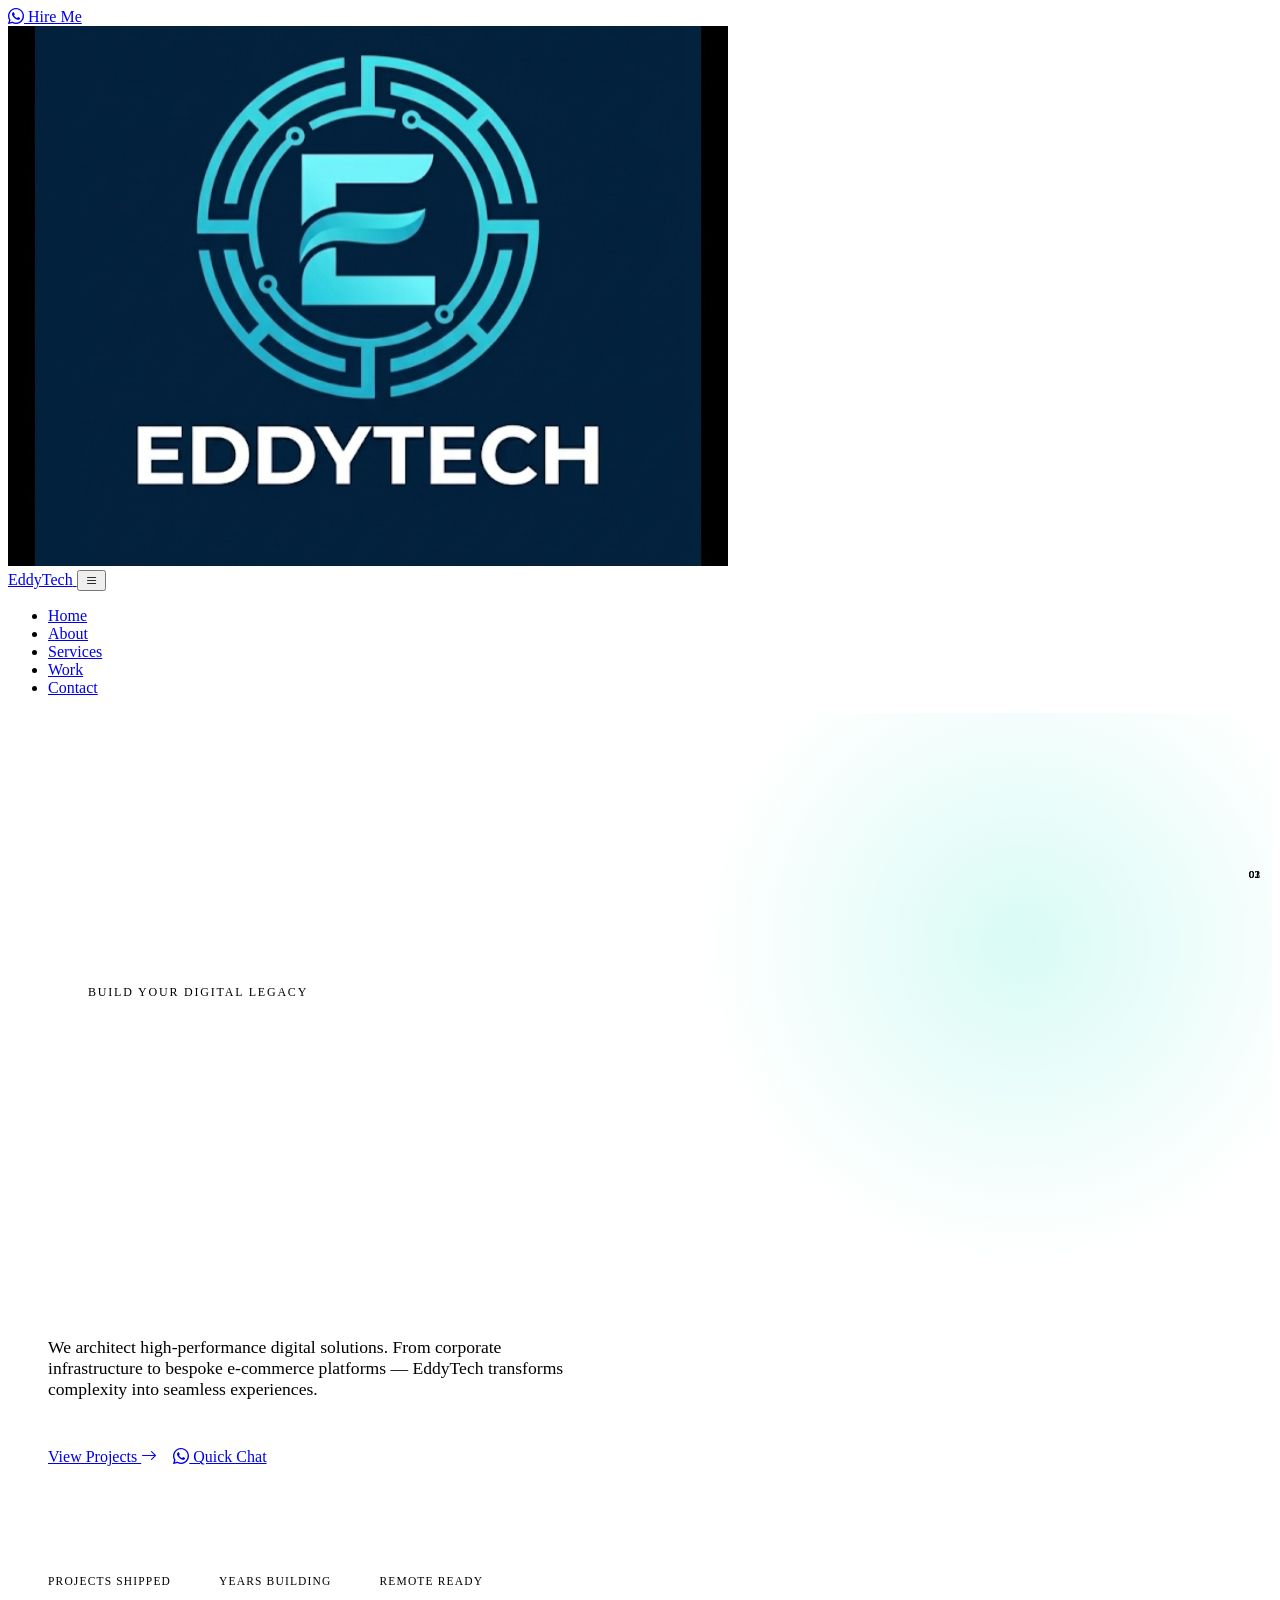
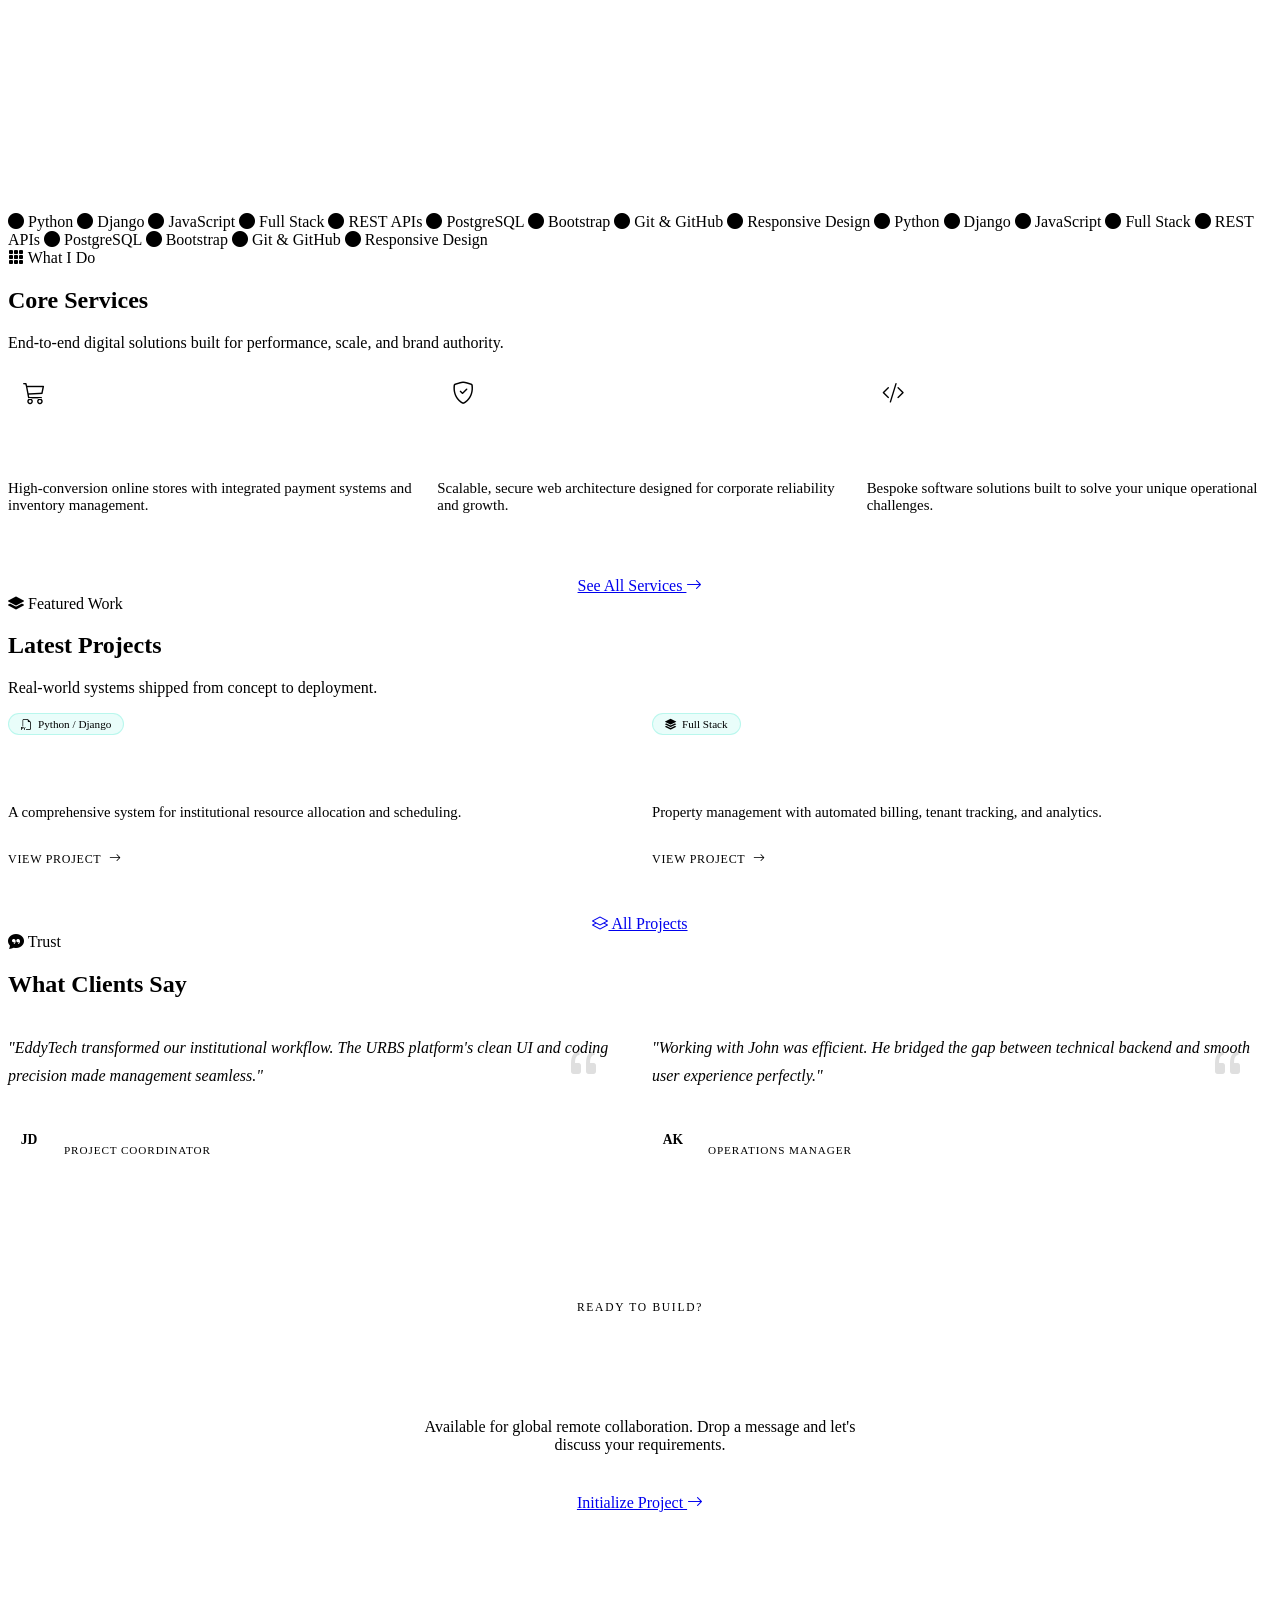
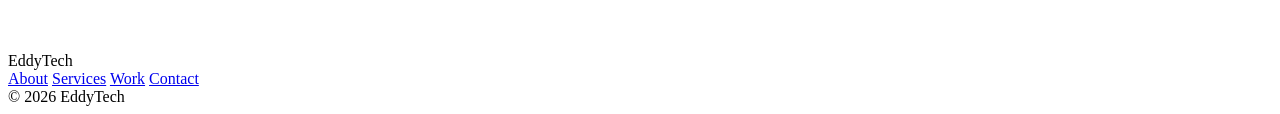
==== commit 7af6c7c3: "Update print statement from 'Hello' to 'Goodbye'" ====
--- a/index.html
+++ b/index.html
@@ -4,793 +4,79 @@
   <meta charset="UTF-8" />
   <meta name="viewport" content="width=device-width, initial-scale=1.0" />
   <title>EddyTech | Build Your Digital Legacy</title>
-
-  <link href="https://fonts.googleapis.com/css2?family=Inter:wght@400;500;700&family=Lexend:wght@400;600;700&family=Outfit:wght@300;400;600&display=swap" rel="stylesheet">
+  <link rel="stylesheet" href="style.css">
   <link href="https://cdn.jsdelivr.net/npm/bootstrap-icons@1.11.3/font/bootstrap-icons.min.css" rel="stylesheet" />
-
-  <style>
-    /* ══════════════════════════════════════
-       TOKENS
-    ══════════════════════════════════════ */
-    :root {
-      --bg:         #060810;
-      --bg-2:       #0b0f1a;
-      --bg-card:    #0f1420;
-      --teal:       #2de8c8;
-      --teal-dim:   rgba(45,232,200,.12);
-      --teal-glow:  rgba(45,232,200,.35);
-      --amber:      #f4a832;
-      --text:       #dde6f0;
-      --muted:      #6e7e96;
-      --border:     rgba(255,255,255,.07);
-      --border-h:   rgba(45,232,200,.4);
-      --radius:     14px;
-      --mono:       'Space Mono', monospace;
-      --display:    'Syne', sans-serif;
-      --body:       'Outfit', sans-serif;
-    }
-
-    *, *::before, *::after { box-sizing: border-box; margin: 0; padding: 0; }
-
-    html { scroll-behavior: smooth; }
-
-    body {
-      background: var(--bg);
-      color: var(--text);
-      font-family: var(--body);
-      font-size: 16px;
-      line-height: 1.65;
-      overflow-x: hidden;
-    }
-
-    /* ── NOISE OVERLAY ── */
-    body::before {
-      content: '';
-      position: fixed;
-      inset: 0;
-      background-image: url("data:image/svg+xml,%3Csvg viewBox='0 0 256 256' xmlns='http://www.w3.org/2000/svg'%3E%3Cfilter id='noise'%3E%3CfeTurbulence type='fractalNoise' baseFrequency='0.9' numOctaves='4' stitchTiles='stitch'/%3E%3C/filter%3E%3Crect width='100%25' height='100%25' filter='url(%23noise)' opacity='0.04'/%3E%3C/svg%3E");
-      pointer-events: none;
-      z-index: 0;
-    }
-
-    /* ══════════════════════════════════════
-       STICKY HIRE ME
-    ══════════════════════════════════════ */
-    .hire-btn {
-      position: fixed;
-      bottom: 28px;
-      right: 28px;
-      z-index: 9999;
-      background: var(--teal);
-      color: var(--bg);
-      padding: 13px 26px;
-      border-radius: 50px;
-      font-family: var(--display);
-      font-weight: 800;
-      font-size: .88rem;
-      letter-spacing: .06em;
-      text-decoration: none;
-      display: flex;
-      align-items: center;
-      gap: 8px;
-      box-shadow: 0 0 0 0 var(--teal-glow);
-      animation: pulse-ring 2.5s ease-out infinite;
-      transition: transform .25s ease, box-shadow .25s ease;
-    }
-    .hire-btn:hover {
-      transform: scale(1.06) translateY(-2px);
-      color: var(--bg);
-      box-shadow: 0 8px 40px var(--teal-glow);
-    }
-    @keyframes pulse-ring {
-      0%   { box-shadow: 0 0 0 0   var(--teal-glow); }
-      70%  { box-shadow: 0 0 0 14px transparent; }
-      100% { box-shadow: 0 0 0 0   transparent; }
-    }
-
-    /* ══════════════════════════════════════
-       NAV
-    ══════════════════════════════════════ */
-    .nav-wrap {
-      position: fixed;
-      top: 0; left: 0; right: 0;
-      z-index: 1000;
-      padding: 0 40px;
-      height: 68px;
-      display: flex;
-      align-items: center;
-      justify-content: space-between;
-      background: rgba(6,8,16,.7);
-      backdrop-filter: blur(18px);
-      border-bottom: 1px solid var(--border);
-    }
-
-    .nav-logo {
-      display: flex;
-      align-items: center;
-      gap: 12px;
-      text-decoration: none;
-    }
-
-    .logo-avatar {
-      width: 42px; 
-      height: 42px;
-      border-radius: 50%;
-      border: 2px solid var(--teal);
-      background: var(--bg-card);
-      overflow: hidden; 
-      display: flex;
-      align-items: center;
-      justify-content: center;
-      flex-shrink: 0;
-      box-shadow: 0 0 0 4px var(--teal-dim);
-    }
-
-    .logo-avatar img {
-      width: 100%;
-      height: 100%;
-      object-fit: cover; 
-      display: block;
-    }
-
-    .nav-logo-text {
-      font-family: var(--display);
-      font-weight: 800;
-      font-size: 1.2rem;
-      color: #fff;
-      margin: 0;
-    }
-
-    .nav-links {
-      display: flex;
-      gap: 32px;
-      list-style: none;
-    }
-    .nav-links a {
-      font-family: var(--mono);
-      font-size: .78rem;
-      color: var(--muted);
-      text-decoration: none;
-      letter-spacing: .05em;
-      transition: color .2s;
-      position: relative;
-    }
-    .nav-links a::after {
-      content: '';
-      position: absolute;
-      bottom: -3px; left: 0;
-      width: 0; height: 1px;
-      background: var(--teal);
-      transition: width .3s ease;
-    }
-    .nav-links a:hover { color: var(--teal); }
-    .nav-links a:hover::after { width: 100%; }
-
-    .nav-toggle {
-      display: none;
-      background: none;
-      border: 1px solid var(--border);
-      color: var(--text);
-      padding: 6px 10px;
-      border-radius: 6px;
-      cursor: pointer;
-      font-size: 1.2rem;
-    }
-
-    @media (max-width: 768px) {
-      .nav-wrap { padding: 0 20px; }
-      .nav-toggle { display: block; }
-      .nav-links {
-        display: none;
-        position: absolute;
-        top: 68px; left: 0; right: 0;
-        background: var(--bg-2);
-        border-bottom: 1px solid var(--border);
-        flex-direction: column;
-        padding: 20px 30px;
-        gap: 20px;
-      }
-      .nav-links.open { display: flex; }
-      .nav-links a { font-size: .9rem; }
-    }
-
-    /* ══════════════════════════════════════
-       HERO
-    ══════════════════════════════════════ */
-    .hero {
-      min-height: 100vh;
-      display: flex;
-      align-items: center;
-      padding: 120px 40px 80px;
-      position: relative;
-      overflow: hidden;
-    }
-
-    .hero::before {
-      content: '';
-      position: absolute;
-      inset: 0;
-      background-image:
-        linear-gradient(var(--border) 1px, transparent 1px),
-        linear-gradient(90deg, var(--border) 1px, transparent 1px);
-      background-size: 60px 60px;
-      mask-image: radial-gradient(ellipse 80% 70% at 50% 50%, black 20%, transparent 100%);
-      pointer-events: none;
-    }
-
-    .hero-blob {
-      position: absolute;
-      top: -120px; right: -100px;
-      width: 700px; height: 700px;
-      border-radius: 50%;
-      background: radial-gradient(circle, rgba(45,232,200,.18) 0%, transparent 65%);
-      pointer-events: none;
-      animation: float 8s ease-in-out infinite;
-    }
-    @keyframes float {
-      0%,100% { transform: translateY(0) scale(1); }
-      50%      { transform: translateY(-30px) scale(1.04); }
-    }
-
-    .hero-inner { position: relative; z-index: 1; max-width: 1200px; margin: 0 auto; width: 100%; }
-
-    .hero-eyebrow {
-      display: inline-flex;
-      align-items: center;
-      gap: 10px;
-      font-family: var(--mono);
-      font-size: .75rem;
-      color: var(--teal);
-      letter-spacing: .15em;
-      text-transform: uppercase;
-      margin-bottom: 28px;
-    }
-    .hero-eyebrow::before {
-      content: '';
-      display: block;
-      width: 30px; height: 1px;
-      background: var(--teal);
-    }
-
-    .hero-title {
-      font-family: var(--display);
-      font-weight: 800;
-      font-size: clamp(3rem, 9vw, 6.5rem);
-      line-height: 1.0;
-      letter-spacing: -.04em;
-      margin-bottom: 32px;
-    }
-    .hero-title .line-1 { color: #fff; display: block; }
-    .hero-title .line-2 {
-      display: block;
-      background: linear-gradient(100deg, var(--teal) 0%, var(--amber) 100%);
-      -webkit-background-clip: text;
-      -webkit-text-fill-color: transparent;
-      background-clip: text;
-    }
-
-    .hero-sub {
-      font-size: 1.1rem;
-      color: var(--muted);
-      max-width: 520px;
-      margin-bottom: 48px;
-      font-weight: 400;
-    }
-
-    .hero-cta {
-      display: flex;
-      gap: 16px;
-      flex-wrap: wrap;
-    }
-
-    .btn-primary-c {
-      background: var(--teal);
-      color: var(--bg);
-      border: none;
-      border-radius: 50px;
-      padding: 14px 32px;
-      font-family: var(--display);
-      font-weight: 700;
-      font-size: .95rem;
-      letter-spacing: .02em;
-      cursor: pointer;
-      text-decoration: none;
-      transition: box-shadow .25s, transform .25s;
-      display: inline-flex;
-      align-items: center;
-      gap: 8px;
-    }
-    .btn-primary-c:hover {
-      box-shadow: 0 0 40px var(--teal-glow);
-      transform: translateY(-2px);
-      color: var(--bg);
-    }
-
-    .btn-ghost {
-      background: transparent;
-      color: var(--text);
-      border: 1px solid var(--border-h);
-      border-radius: 50px;
-      padding: 14px 32px;
-      font-family: var(--display);
-      font-weight: 700;
-      font-size: .95rem;
-      cursor: pointer;
-      text-decoration: none;
-      transition: background .25s, color .25s, transform .25s;
-      display: inline-flex;
-      align-items: center;
-      gap: 8px;
-    }
-    .btn-ghost:hover {
-      background: var(--teal-dim);
-      color: var(--teal);
-      transform: translateY(-2px);
-    }
-
-    .hero-stats {
-      display: flex;
-      gap: 48px;
-      margin-top: 72px;
-      flex-wrap: wrap;
-    }
-    .stat-num {
-      font-family: var(--display);
-      font-weight: 800;
-      font-size: 2rem;
-      color: #fff;
-    }
-    .stat-num span { color: var(--teal); }
-    .stat-label {
-      font-family: var(--mono);
-      font-size: .72rem;
-      color: var(--muted);
-      letter-spacing: .1em;
-      text-transform: uppercase;
-      margin-top: 2px;
-    }
-
-    /* ══════════════════════════════════════
-       SECTION SHARED
-    ══════════════════════════════════════ */
-    section { padding: 100px 40px; }
-
-    .container-c {
-      max-width: 1200px;
-      margin: 0 auto;
-    }
-
-    .section-label {
-      display: inline-flex;
-      align-items: center;
-      gap: 10px;
-      font-family: var(--mono);
-      font-size: .72rem;
-      color: var(--teal);
-      letter-spacing: .15em;
-      text-transform: uppercase;
-      margin-bottom: 16px;
-    }
-    .section-label i { font-size: .8rem; }
-
-    .section-title {
-      font-family: var(--display);
-      font-weight: 800;
-      font-size: clamp(1.8rem, 4vw, 2.8rem);
-      letter-spacing: -.03em;
-      color: #fff;
-      margin-bottom: 16px;
-    }
-
-    .section-sub {
-      color: var(--muted);
-      font-size: 1rem;
-      max-width: 520px;
-      margin-bottom: 60px;
-    }
-
-    /* ══════════════════════════════════════
-       SERVICES
-    ══════════════════════════════════════ */
-    #services { background: var(--bg-2); }
-
-    .services-grid {
-      display: grid;
-      grid-template-columns: repeat(auto-fit, minmax(280px, 1fr));
-      gap: 24px;
-    }
-
-    .service-card {
-      background: var(--bg-card);
-      border: 1px solid var(--border);
-      border-radius: var(--radius);
-      padding: 36px 32px;
-      position: relative;
-      overflow: hidden;
-      transition: border-color .3s, transform .3s, box-shadow .3s;
-      cursor: default;
-    }
-    .service-card::before {
-      content: '';
-      position: absolute;
-      top: 0; left: 0; right: 0;
-      height: 2px;
-      background: linear-gradient(90deg, var(--teal), var(--amber));
-      transform: scaleX(0);
-      transform-origin: left;
-      transition: transform .4s ease;
-    }
-    .service-card:hover {
-      border-color: var(--border-h);
-      transform: translateY(-6px);
-      box-shadow: 0 20px 50px rgba(0,0,0,.5);
-    }
-    .service-card:hover::before { transform: scaleX(1); }
-
-    .service-icon {
-      width: 52px; height: 52px;
-      border-radius: 12px;
-      background: var(--teal-dim);
-      display: grid;
-      place-items: center;
-      font-size: 1.4rem;
-      color: var(--teal);
-      margin-bottom: 24px;
-      transition: background .3s;
-    }
-
-    .service-title {
-      font-family: var(--display);
-      font-weight: 700;
-      font-size: 1.2rem;
-      color: #fff;
-      margin-bottom: 10px;
-    }
-    .service-desc {
-      color: var(--muted);
-      font-size: .93rem;
-      line-height: 1.7;
-    }
-
-    .service-num {
-      position: absolute;
-      bottom: 24px; right: 24px;
-      font-family: var(--mono);
-      font-size: .7rem;
-      color: var(--border-h);
-      letter-spacing: .1em;
-    }
-
-    /* ══════════════════════════════════════
-       PROJECTS
-    ══════════════════════════════════════ */
-    #projects { background: var(--bg); }
-
-    .projects-grid {
-      display: grid;
-      grid-template-columns: repeat(auto-fit, minmax(340px, 1fr));
-      gap: 24px;
-    }
-
-    .project-card {
-      background: var(--bg-card);
-      border: 1px solid var(--border);
-      border-radius: var(--radius);
-      padding: 36px 32px;
-      transition: border-color .3s, transform .3s, box-shadow .3s;
-      display: flex;
-      flex-direction: column;
-      gap: 16px;
-      position: relative;
-      overflow: hidden;
-    }
-    .project-card:hover {
-      border-color: var(--border-h);
-      transform: translateY(-6px);
-    }
-
-    .project-badge {
-      display: inline-flex;
-      align-items: center;
-      gap: 6px;
-      background: rgba(45,232,200,.1);
-      border: 1px solid rgba(45,232,200,.25);
-      color: var(--teal);
-      font-family: var(--mono);
-      font-size: .7rem;
-      letter-spacing: .08em;
-      padding: 4px 12px;
-      border-radius: 50px;
-      width: fit-content;
-    }
-
-    .project-title {
-      font-family: var(--display);
-      font-weight: 700;
-      font-size: 1.25rem;
-      color: #fff;
-    }
-
-    .project-desc {
-      color: var(--muted);
-      font-size: .92rem;
-      line-height: 1.7;
-      flex: 1;
-    }
-
-    .project-link {
-      display: inline-flex;
-      align-items: center;
-      gap: 8px;
-      font-family: var(--mono);
-      font-size: .75rem;
-      color: var(--teal);
-      text-decoration: none;
-      letter-spacing: .06em;
-      text-transform: uppercase;
-      transition: gap .2s;
-    }
-    .project-link:hover { gap: 14px; }
-
-    /* ══════════════════════════════════════
-       TESTIMONIALS
-    ══════════════════════════════════════ */
-    #testimonials { background: var(--bg-2); }
-
-    .testimonials-grid {
-      display: grid;
-      grid-template-columns: repeat(auto-fit, minmax(300px, 1fr));
-      gap: 24px;
-    }
-
-    .testimonial-card {
-      background: var(--bg-card);
-      border: 1px solid var(--border);
-      border-radius: var(--radius);
-      padding: 40px;
-      position: relative;
-      transition: 0.3s ease;
-    }
-    .testimonial-card:hover { border-color: var(--border-h); }
-
-    .quote-icon {
-      font-size: 2.2rem;
-      color: var(--teal);
-      opacity: 0.15;
-      position: absolute;
-      top: 30px; right: 30px;
-    }
-
-    .test-text {
-      font-style: italic;
-      color: var(--text);
-      font-size: 1.05rem;
-      line-height: 1.8;
-      margin-bottom: 30px;
-      position: relative;
-    }
-
-    .test-author {
-      display: flex;
-      align-items: center;
-      gap: 15px;
-    }
-
-    .author-initials {
-      width: 44px; height: 44px;
-      border-radius: 50%;
-      background: var(--teal-dim);
-      color: var(--teal);
-      display: grid; place-items: center;
-      font-family: var(--display);
-      font-weight: 700;
-      font-size: .9rem;
-    }
-
-    .author-name {
-      font-weight: 700;
-      color: #fff;
-      display: block;
-      font-size: 1rem;
-    }
-
-    .author-role {
-      font-family: var(--mono);
-      font-size: .7rem;
-      color: var(--muted);
-      text-transform: uppercase;
-      letter-spacing: 0.1em;
-    }
-
-    /* ══════════════════════════════════════
-       TECH TICKER
-    ══════════════════════════════════════ */
-    .ticker-wrap {
-      background: var(--bg);
-      border-top: 1px solid var(--border);
-      border-bottom: 1px solid var(--border);
-      padding: 18px 0;
-      overflow: hidden;
-      position: relative;
-    }
-    .ticker-track {
-      display: flex;
-      width: max-content;
-      animation: ticker 28s linear infinite;
-    }
-    @keyframes ticker {
-      from { transform: translateX(0); }
-      to   { transform: translateX(-50%); }
-    }
-    .ticker-item {
-      display: inline-flex;
-      align-items: center;
-      gap: 10px;
-      padding: 0 36px;
-      font-family: var(--mono);
-      font-size: .75rem;
-      color: var(--muted);
-      white-space: nowrap;
-    }
-    .ticker-item i { color: var(--teal); }
-
-    /* ══════════════════════════════════════
-       CONTACT
-    ══════════════════════════════════════ */
-    #contact { background: var(--bg); }
-
-    .contact-wrap {
-      display: grid;
-      grid-template-columns: 1fr 1.2fr;
-      gap: 60px;
-      align-items: start;
-    }
-
-    @media (max-width: 900px) { .contact-wrap { grid-template-columns: 1fr; } }
-
-    .contact-link-row {
-      display: flex;
-      align-items: center;
-      gap: 16px;
-      margin-bottom: 20px;
-      text-decoration: none;
-      color: var(--text);
-    }
-    .contact-link-icon {
-      width: 44px; height: 44px;
-      border-radius: 10px;
-      border: 1px solid var(--border);
-      background: var(--bg-card);
-      display: grid;
-      place-items: center;
-      font-size: 1.1rem;
-      color: var(--teal);
-    }
-    .socials { display: flex; gap: 14px; margin-top: 40px; }
-    .social-icon {
-      width: 44px; height: 44px;
-      border-radius: 10px;
-      border: 1px solid var(--border);
-      background: var(--bg-card);
-      display: grid;
-      place-items: center;
-      color: var(--muted);
-      text-decoration: none;
-    }
-
-    .contact-form {
-      background: var(--bg-card);
-      border: 1px solid var(--border);
-      border-radius: var(--radius);
-      padding: 40px 36px;
-    }
-    .form-input {
-      width: 100%;
-      background: var(--bg-2);
-      border: 1px solid var(--border);
-      border-radius: 8px;
-      color: var(--text);
-      padding: 13px 16px;
-      outline: none;
-      margin-bottom: 20px;
-    }
-    .form-submit {
-      width: 100%;
-      background: var(--teal);
-      color: var(--bg);
-      border: none;
-      border-radius: 50px;
-      padding: 15px;
-      font-family: var(--display);
-      font-weight: 800;
-      cursor: pointer;
-    }
-
-    /* ══════════════════════════════════════
-       FOOTER
-    ══════════════════════════════════════ */
-    footer {
-      background: var(--bg-2);
-      border-top: 1px solid var(--border);
-      padding: 36px 40px;
-      display: flex;
-      align-items: center;
-      justify-content: space-between;
-      flex-wrap: wrap;
-    }
-    .footer-brand { font-family: var(--display); font-weight: 800; color: #fff; }
-    .footer-brand span { color: var(--teal); }
-    .footer-copy { font-family: var(--mono); font-size: .72rem; color: var(--muted); }
-
-    .reveal {
-      opacity: 0;
-      transform: translateY(28px);
-      transition: opacity .7s ease, transform .7s ease;
-    }
-    .reveal.visible {
-      opacity: 1;
-      transform: translateY(0);
-    }
-  </style>
 </head>
 <body>
 
-  <a href="https://wa.me/254703817789" class="hire-btn">
-    <i class="bi bi-whatsapp"></i> Hire Me
-  </a>
+  <a href="https://wa.me/254703817789" class="hire-btn"><i class="bi bi-whatsapp"></i> Hire Me</a>
 
   <nav class="nav-wrap">
-    <a class="nav-logo" href="#">
+    <a class="nav-logo" href="index.html">
       <div class="logo-avatar">
         <img src="logo.jpg" alt="EddyTech Logo">
       </div>
-      <span class="nav-logo-text ms-2">EddyTech</span>
+      <span class="nav-logo-text">EddyTech</span>
     </a>
-    
-    <ul class="nav-links" id="navLinks">
-      <li><a href="#services">Services</a></li>
-      <li><a href="#projects">Work</a></li>
-      <li><a href="#testimonials">Reviews</a></li>
-      <li><a href="#contact">Contact</a></li>
-    </ul>
-
-    <button class="nav-toggle" id="navToggle" aria-label="Menu">
+    <button class="nav-toggle" id="navToggle">
       <i class="bi bi-list"></i>
     </button>
+</nav>
+
+    <ul class="nav-links" id="navLinks">
+      <li><a href="index.html">Home</a></li>
+      <li><a href="about.html">About</a></li>
+      <li><a href="services.html">Services</a></li>
+      <li><a href="projects.html">Work</a></li>
+      <li><a href="contact.html">Contact</a></li>
+    </ul>
   </nav>
 
-  <header class="hero">
-    <div class="hero-blob"></div>
-    <div class="hero-inner">
-      <div class="hero-eyebrow">Build Your Digital Legacy</div>
-      <h1 class="hero-title">
-        <span class="line-1">Unleash Your</span>
-        <span class="line-2">Digital Future</span>
+  <!-- HERO -->
+  <header style="min-height:100vh; display:flex; align-items:center; padding:120px 40px 80px; position:relative; overflow:hidden;">
+    <!-- grid bg -->
+    <div style="position:absolute;inset:0;background-image:linear-gradient(var(--border) 1px,transparent 1px),linear-gradient(90deg,var(--border) 1px,transparent 1px);background-size:60px 60px;mask-image:radial-gradient(ellipse 80% 70% at 50% 50%,black 20%,transparent 100%);pointer-events:none;"></div>
+    <!-- blob -->
+    <div style="position:absolute;top:-120px;right:-100px;width:700px;height:700px;border-radius:50%;background:radial-gradient(circle,rgba(45,232,200,.18) 0%,transparent 65%);pointer-events:none;animation:float 8s ease-in-out infinite;"></div>
+    <style>@keyframes float{0%,100%{transform:translateY(0) scale(1)}50%{transform:translateY(-30px) scale(1.04)}}</style>
+
+    <div style="position:relative;z-index:1;max-width:1200px;margin:0 auto;width:100%;">
+      <div style="display:inline-flex;align-items:center;gap:10px;font-family:var(--mono);font-size:.75rem;color:var(--teal);letter-spacing:.15em;text-transform:uppercase;margin-bottom:28px;">
+        <span style="display:block;width:30px;height:1px;background:var(--teal);"></span> Build Your Digital Legacy
+      </div>
+
+      <h1 style="font-family:var(--display);font-weight:800;font-size:clamp(3rem,9vw,6.5rem);line-height:1;letter-spacing:-.04em;margin-bottom:32px;">
+        <span style="color:#fff;display:block;">Unleash Your</span>
+        <span style="display:block;background:linear-gradient(100deg,var(--teal) 0%,var(--amber) 100%);-webkit-background-clip:text;-webkit-text-fill-color:transparent;background-clip:text;">Digital Future</span>
       </h1>
-      <p class="hero-sub">
+
+      <p style="font-size:1.1rem;color:var(--muted);max-width:520px;margin-bottom:48px;">
         We architect high-performance digital solutions. From corporate infrastructure to bespoke e-commerce platforms — EddyTech transforms complexity into seamless experiences.
       </p>
-      <div class="hero-cta">
-        <a href="#projects" class="btn-primary-c">View Projects <i class="bi bi-arrow-right"></i></a>
+
+      <div style="display:flex;gap:16px;flex-wrap:wrap;">
+        <a href="projects.html" class="btn-primary-c">View Projects <i class="bi bi-arrow-right"></i></a>
         <a href="https://wa.me/254703817789" class="btn-ghost"><i class="bi bi-whatsapp"></i> Quick Chat</a>
       </div>
-      <div class="hero-stats">
-        <div class="stat-item">
-          <div class="stat-num">3<span>+</span></div>
-          <div class="stat-label">Projects Shipped</div>
-        </div>
-        <div class="stat-item">
-          <div class="stat-num">2<span>+</span></div>
-          <div class="stat-label">Years Building</div>
-        </div>
-        <div class="stat-item">
-          <div class="stat-num">100<span>%</span></div>
-          <div class="stat-label">Remote Ready</div>
+
+      <div style="display:flex;gap:48px;margin-top:72px;flex-wrap:wrap;">
+        <div>
+          <div style="font-family:var(--display);font-weight:800;font-size:2rem;color:#fff;">3<span style="color:var(--teal);">+</span></div>
+          <div style="font-family:var(--mono);font-size:.72rem;color:var(--muted);letter-spacing:.1em;text-transform:uppercase;">Projects Shipped</div>
+        </div>
+        <div>
+          <div style="font-family:var(--display);font-weight:800;font-size:2rem;color:#fff;">2<span style="color:var(--teal);">+</span></div>
+          <div style="font-family:var(--mono);font-size:.72rem;color:var(--muted);letter-spacing:.1em;text-transform:uppercase;">Years Building</div>
+        </div>
+        <div>
+          <div style="font-family:var(--display);font-weight:800;font-size:2rem;color:#fff;">100<span style="color:var(--teal);">%</span></div>
+          <div style="font-family:var(--mono);font-size:.72rem;color:var(--muted);letter-spacing:.1em;text-transform:uppercase;">Remote Ready</div>
         </div>
       </div>
     </div>
   </header>
 
+  <!-- TICKER -->
   <div class="ticker-wrap">
     <div class="ticker-track">
       <span class="ticker-item"><i class="bi bi-circle-fill"></i> Python</span>
@@ -801,98 +87,108 @@
       <span class="ticker-item"><i class="bi bi-circle-fill"></i> PostgreSQL</span>
       <span class="ticker-item"><i class="bi bi-circle-fill"></i> Bootstrap</span>
       <span class="ticker-item"><i class="bi bi-circle-fill"></i> Git & GitHub</span>
+      <span class="ticker-item"><i class="bi bi-circle-fill"></i> Responsive Design</span>
       <span class="ticker-item"><i class="bi bi-circle-fill"></i> Python</span>
       <span class="ticker-item"><i class="bi bi-circle-fill"></i> Django</span>
       <span class="ticker-item"><i class="bi bi-circle-fill"></i> JavaScript</span>
       <span class="ticker-item"><i class="bi bi-circle-fill"></i> Full Stack</span>
+      <span class="ticker-item"><i class="bi bi-circle-fill"></i> REST APIs</span>
+      <span class="ticker-item"><i class="bi bi-circle-fill"></i> PostgreSQL</span>
+      <span class="ticker-item"><i class="bi bi-circle-fill"></i> Bootstrap</span>
+      <span class="ticker-item"><i class="bi bi-circle-fill"></i> Git & GitHub</span>
+      <span class="ticker-item"><i class="bi bi-circle-fill"></i> Responsive Design</span>
     </div>
   </div>
 
-  <section id="services">
+  <!-- QUICK SERVICES PREVIEW -->
+  <section style="background:var(--bg-2);">
     <div class="container-c">
       <div class="reveal">
         <div class="section-label"><i class="bi bi-grid-3x3-gap-fill"></i> What I Do</div>
         <h2 class="section-title">Core Services</h2>
         <p class="section-sub">End-to-end digital solutions built for performance, scale, and brand authority.</p>
       </div>
-      <div class="services-grid">
-        <div class="service-card reveal">
-          <div class="service-icon"><i class="bi bi-cart3"></i></div>
-          <div class="service-title">E-commerce</div>
-          <div class="service-desc">High-conversion online stores with integrated payment systems and inventory management.</div>
-          <span class="service-num">01</span>
-        </div>
-        <div class="service-card reveal">
-          <div class="service-icon"><i class="bi bi-shield-check"></i></div>
-          <div class="service-title">Corporate Solutions</div>
-          <div class="service-desc">Scalable, secure web architecture designed for corporate reliability and growth.</div>
-          <span class="service-num">02</span>
-        </div>
-        <div class="service-card reveal">
-          <div class="service-icon"><i class="bi bi-code-slash"></i></div>
-          <div class="service-title">Custom Apps</div>
-          <div class="service-desc">Bespoke software solutions built to solve your unique operational challenges.</div>
-          <span class="service-num">03</span>
-        </div>
-      </div>
-    </div>
-  </section>
-
-  <section id="projects">
+      <div style="display:grid;grid-template-columns:repeat(auto-fit,minmax(260px,1fr));gap:24px;">
+        <div class="tech-card reveal">
+          <div style="width:52px;height:52px;border-radius:12px;background:var(--teal-dim);display:grid;place-items:center;font-size:1.4rem;color:var(--teal);margin-bottom:24px;"><i class="bi bi-cart3"></i></div>
+          <div style="font-family:var(--display);font-weight:700;font-size:1.1rem;color:#fff;margin-bottom:8px;">E-commerce</div>
+          <p style="color:var(--muted);font-size:.93rem;">High-conversion online stores with integrated payment systems and inventory management.</p>
+          <span style="position:absolute;bottom:20px;right:20px;font-family:var(--mono);font-size:.7rem;color:var(--border-h);">01</span>
+        </div>
+        <div class="tech-card reveal">
+          <div style="width:52px;height:52px;border-radius:12px;background:var(--teal-dim);display:grid;place-items:center;font-size:1.4rem;color:var(--teal);margin-bottom:24px;"><i class="bi bi-shield-check"></i></div>
+          <div style="font-family:var(--display);font-weight:700;font-size:1.1rem;color:#fff;margin-bottom:8px;">Corporate Solutions</div>
+          <p style="color:var(--muted);font-size:.93rem;">Scalable, secure web architecture designed for corporate reliability and growth.</p>
+          <span style="position:absolute;bottom:20px;right:20px;font-family:var(--mono);font-size:.7rem;color:var(--border-h);">02</span>
+        </div>
+        <div class="tech-card reveal">
+          <div style="width:52px;height:52px;border-radius:12px;background:var(--teal-dim);display:grid;place-items:center;font-size:1.4rem;color:var(--teal);margin-bottom:24px;"><i class="bi bi-code-slash"></i></div>
+          <div style="font-family:var(--display);font-weight:700;font-size:1.1rem;color:#fff;margin-bottom:8px;">Custom Apps</div>
+          <p style="color:var(--muted);font-size:.93rem;">Bespoke software solutions built to solve your unique operational challenges.</p>
+          <span style="position:absolute;bottom:20px;right:20px;font-family:var(--mono);font-size:.7rem;color:var(--border-h);">03</span>
+        </div>
+      </div>
+      <div style="text-align:center;margin-top:48px;" class="reveal">
+        <a href="services.html" class="btn-outline-c">See All Services <i class="bi bi-arrow-right"></i></a>
+      </div>
+    </div>
+  </section>
+
+  <!-- FEATURED PROJECT TEASER -->
+  <section style="background:var(--bg);">
     <div class="container-c">
       <div class="reveal">
         <div class="section-label"><i class="bi bi-layers-fill"></i> Featured Work</div>
-        <h2 class="section-title">Projects</h2>
-        <p class="section-sub">A selection of real-world systems shipped from concept to deployment.</p>
-      </div>
-      <div class="projects-grid">
-        <div class="project-card reveal">
-          <div class="project-badge"><i class="bi bi-filetype-py"></i> Python / Django</div>
-          <div class="project-title">University Resource Booking (URBS)</div>
-          <div class="project-desc">A comprehensive system designed to streamline institutional resource allocation and scheduling.</div>
-          <a href="https://github.com/Edujoew/University-Resource-Booking-System-URBS" target="_blank" class="project-link">
-            View Repository <i class="bi bi-arrow-right"></i>
-          </a>
-        </div>
-        <div class="project-card reveal">
-          <div class="project-badge"><i class="bi bi-stack"></i> Full Stack</div>
-          <div class="project-title">Smart Rent Manager</div>
-          <div class="project-desc">Property management tool featuring automated billing, tenant tracking, and dashboard analytics.</div>
-          <a href="https://github.com/Edujoew/Smart-Rent-manager" target="_blank" class="project-link">
-            View Repository <i class="bi bi-arrow-right"></i>
-          </a>
-        </div>
-      </div>
-    </div>
-  </section>
-
-  <section id="testimonials">
+        <h2 class="section-title">Latest Projects</h2>
+        <p class="section-sub">Real-world systems shipped from concept to deployment.</p>
+      </div>
+      <div style="display:grid;grid-template-columns:repeat(auto-fit,minmax(320px,1fr));gap:24px;">
+        <div class="tech-card reveal" style="display:flex;flex-direction:column;gap:16px;">
+          <div style="display:inline-flex;align-items:center;gap:6px;background:rgba(45,232,200,.1);border:1px solid rgba(45,232,200,.25);color:var(--teal);font-family:var(--mono);font-size:.7rem;padding:4px 12px;border-radius:50px;width:fit-content;"><i class="bi bi-filetype-py"></i> Python / Django</div>
+          <div style="font-family:var(--display);font-weight:700;font-size:1.2rem;color:#fff;">University Resource Booking (URBS)</div>
+          <p style="color:var(--muted);font-size:.92rem;flex:1;">A comprehensive system for institutional resource allocation and scheduling.</p>
+          <a href="projects.html" class="project-link" style="display:inline-flex;align-items:center;gap:8px;font-family:var(--mono);font-size:.75rem;color:var(--teal);text-decoration:none;letter-spacing:.06em;text-transform:uppercase;transition:gap .2s;">View Project <i class="bi bi-arrow-right"></i></a>
+        </div>
+        <div class="tech-card reveal" style="display:flex;flex-direction:column;gap:16px;">
+          <div style="display:inline-flex;align-items:center;gap:6px;background:rgba(45,232,200,.1);border:1px solid rgba(45,232,200,.25);color:var(--teal);font-family:var(--mono);font-size:.7rem;padding:4px 12px;border-radius:50px;width:fit-content;"><i class="bi bi-stack"></i> Full Stack</div>
+          <div style="font-family:var(--display);font-weight:700;font-size:1.2rem;color:#fff;">Smart Rent Manager</div>
+          <p style="color:var(--muted);font-size:.92rem;flex:1;">Property management with automated billing, tenant tracking, and analytics.</p>
+          <a href="projects.html" class="project-link" style="display:inline-flex;align-items:center;gap:8px;font-family:var(--mono);font-size:.75rem;color:var(--teal);text-decoration:none;letter-spacing:.06em;text-transform:uppercase;transition:gap .2s;">View Project <i class="bi bi-arrow-right"></i></a>
+        </div>
+      </div>
+      <div style="text-align:center;margin-top:48px;" class="reveal">
+        <a href="projects.html" class="btn-outline-c"><i class="bi bi-layers"></i> All Projects</a>
+      </div>
+    </div>
+  </section>
+
+  <!-- TESTIMONIALS TEASER -->
+  <section style="background:var(--bg-2);">
     <div class="container-c">
       <div class="reveal">
         <div class="section-label"><i class="bi bi-chat-quote-fill"></i> Trust</div>
-        <h2 class="section-title">Testimonials</h2>
-        <p class="section-sub">What clients and collaborators say about EddyTech solutions.</p>
-      </div>
-      <div class="testimonials-grid">
-        <div class="testimonial-card reveal">
-          <i class="bi bi-quote quote-icon"></i>
-          <p class="test-text">"EddyTech transformed our institutional workflow. The URBS platform clean UI and coding precision made management seamless."</p>
-          <div class="test-author">
-            <div class="author-initials">JD</div>
+        <h2 class="section-title">What Clients Say</h2>
+      </div>
+      <div style="display:grid;grid-template-columns:repeat(auto-fit,minmax(300px,1fr));gap:24px;">
+        <div class="tech-card reveal" style="position:relative;">
+          <i class="bi bi-quote" style="font-size:2.5rem;color:var(--teal);opacity:.12;position:absolute;top:24px;right:24px;"></i>
+          <p style="font-style:italic;color:var(--text);font-size:1rem;line-height:1.8;margin-bottom:28px;">"EddyTech transformed our institutional workflow. The URBS platform's clean UI and coding precision made management seamless."</p>
+          <div style="display:flex;align-items:center;gap:14px;">
+            <div style="width:42px;height:42px;border-radius:50%;background:var(--teal-dim);color:var(--teal);display:grid;place-items:center;font-family:var(--display);font-weight:700;font-size:.85rem;flex-shrink:0;">JD</div>
             <div>
-              <span class="author-name">Jenkins Daisy</span>
-              <span class="author-role">Project Coordinator</span>
+              <span style="font-weight:700;color:#fff;display:block;">Jenkins Daisy</span>
+              <span style="font-family:var(--mono);font-size:.7rem;color:var(--muted);text-transform:uppercase;letter-spacing:.08em;">Project Coordinator</span>
             </div>
           </div>
         </div>
-        <div class="testimonial-card reveal">
-          <i class="bi bi-quote quote-icon"></i>
-          <p class="test-text">"Working with John was efficient. He bridged the gap between technical backend and smooth user experience perfectly."</p>
-          <div class="test-author">
-            <div class="author-initials">AK</div>
+        <div class="tech-card reveal" style="position:relative;">
+          <i class="bi bi-quote" style="font-size:2.5rem;color:var(--teal);opacity:.12;position:absolute;top:24px;right:24px;"></i>
+          <p style="font-style:italic;color:var(--text);font-size:1rem;line-height:1.8;margin-bottom:28px;">"Working with John was efficient. He bridged the gap between technical backend and smooth user experience perfectly."</p>
+          <div style="display:flex;align-items:center;gap:14px;">
+            <div style="width:42px;height:42px;border-radius:50%;background:var(--teal-dim);color:var(--teal);display:grid;place-items:center;font-family:var(--display);font-weight:700;font-size:.85rem;flex-shrink:0;">AK</div>
             <div>
-              <span class="author-name">Allan K.</span>
-              <span class="author-role">Operations Manager</span>
+              <span style="font-weight:700;color:#fff;display:block;">Allan K.</span>
+              <span style="font-family:var(--mono);font-size:.7rem;color:var(--muted);text-transform:uppercase;letter-spacing:.08em;">Operations Manager</span>
             </div>
           </div>
         </div>
@@ -900,71 +196,29 @@
     </div>
   </section>
 
-  <section id="contact">
-    <div class="container-c">
-      <div class="reveal">
-        <div class="section-label"><i class="bi bi-send-fill"></i> Get In Touch</div>
-        <h2 class="section-title">Start a Project</h2>
-      </div>
-      <div class="contact-wrap">
-        <div class="reveal">
-          <p class="contact-info-sub">Available for global remote collaboration. Let's discuss your technical requirements.</p>
-
-          <a href="mailto:eddytech451@gmail.com" class="contact-link-row">
-            <div class="contact-link-icon"><i class="bi bi-envelope"></i></div>
-            <div>
-              <div class="contact-link-label">Email</div>
-              <div class="contact-link-value">eddytech451@gmail.com</div>
-            </div>
-          </a>
-
-          <a href="https://wa.me/254703817789" class="contact-link-row">
-            <div class="contact-link-icon"><i class="bi bi-whatsapp"></i></div>
-            <div>
-              <div class="contact-link-label">WhatsApp</div>
-              <div class="contact-link-value">+254 703 817 789</div>
-            </div>
-          </a>
-
-          <div class="socials">
-            <a href="https://github.com/edujoew" target="_blank" class="social-icon"><i class="bi bi-github"></i></a>
-            <a href="https://linkedin.com/in/Johnny-Edwards" target="_blank" class="social-icon"><i class="bi bi-linkedin"></i></a>
-          </div>
-        </div>
-
-        <div class="contact-form reveal">
-          <form action="mailto:eddytech451@gmail.com" method="post" enctype="text/plain">
-            <input type="text" class="form-input" placeholder="Full Name" required>
-            <input type="email" class="form-input" placeholder="Email Address" required>
-            <textarea class="form-input" rows="5" placeholder="Project Brief..." required></textarea>
-            <button type="submit" class="form-submit">Send Inquiry →</button>
-          </form>
-        </div>
+  <!-- CTA BAND -->
+  <section style="background:var(--bg);padding:80px 40px;">
+    <div class="container-c">
+      <div class="tech-card reveal" style="text-align:center;padding:60px 40px;background:linear-gradient(135deg,var(--bg-card),rgba(45,232,200,.05));">
+        <div style="font-family:var(--mono);font-size:.72rem;color:var(--teal);letter-spacing:.15em;text-transform:uppercase;margin-bottom:16px;">Ready to build?</div>
+        <h2 style="font-family:var(--display);font-weight:800;font-size:clamp(1.8rem,4vw,2.8rem);color:#fff;letter-spacing:-.03em;margin-bottom:16px;">Let's Start Your Project</h2>
+        <p style="color:var(--muted);max-width:460px;margin:0 auto 40px;">Available for global remote collaboration. Drop a message and let's discuss your requirements.</p>
+        <a href="contact.html" class="btn-primary-c">Initialize Project <i class="bi bi-arrow-right"></i></a>
       </div>
     </div>
   </section>
 
   <footer>
     <div class="footer-brand">Eddy<span>Tech</span></div>
-    <div class="footer-copy">© 2026 EddyTech — Built with Precision.</div>
-    <div class="footer-copy">Build your Digital Legacy.</div>
+    <div class="footer-links">
+      <a href="about.html">About</a>
+      <a href="services.html">Services</a>
+      <a href="projects.html">Work</a>
+      <a href="contact.html">Contact</a>
+    </div>
+    <div class="footer-copy">© 2026 EddyTech</div>
   </footer>
 
-  <script>
-    const toggle = document.getElementById('navToggle');
-    const links  = document.getElementById('navLinks');
-    toggle.addEventListener('click', () => links.classList.toggle('open'));
-
-    const reveals = document.querySelectorAll('.reveal');
-    const io = new IntersectionObserver((entries) => {
-      entries.forEach((e) => {
-        if (e.isIntersecting) {
-          e.target.classList.add('visible');
-          io.unobserve(e.target);
-        }
-      });
-    }, { threshold: 0.12 });
-    reveals.forEach(el => io.observe(el));
-  </script>
+  <script src="nav.js"></script>
 </body>
 </html>
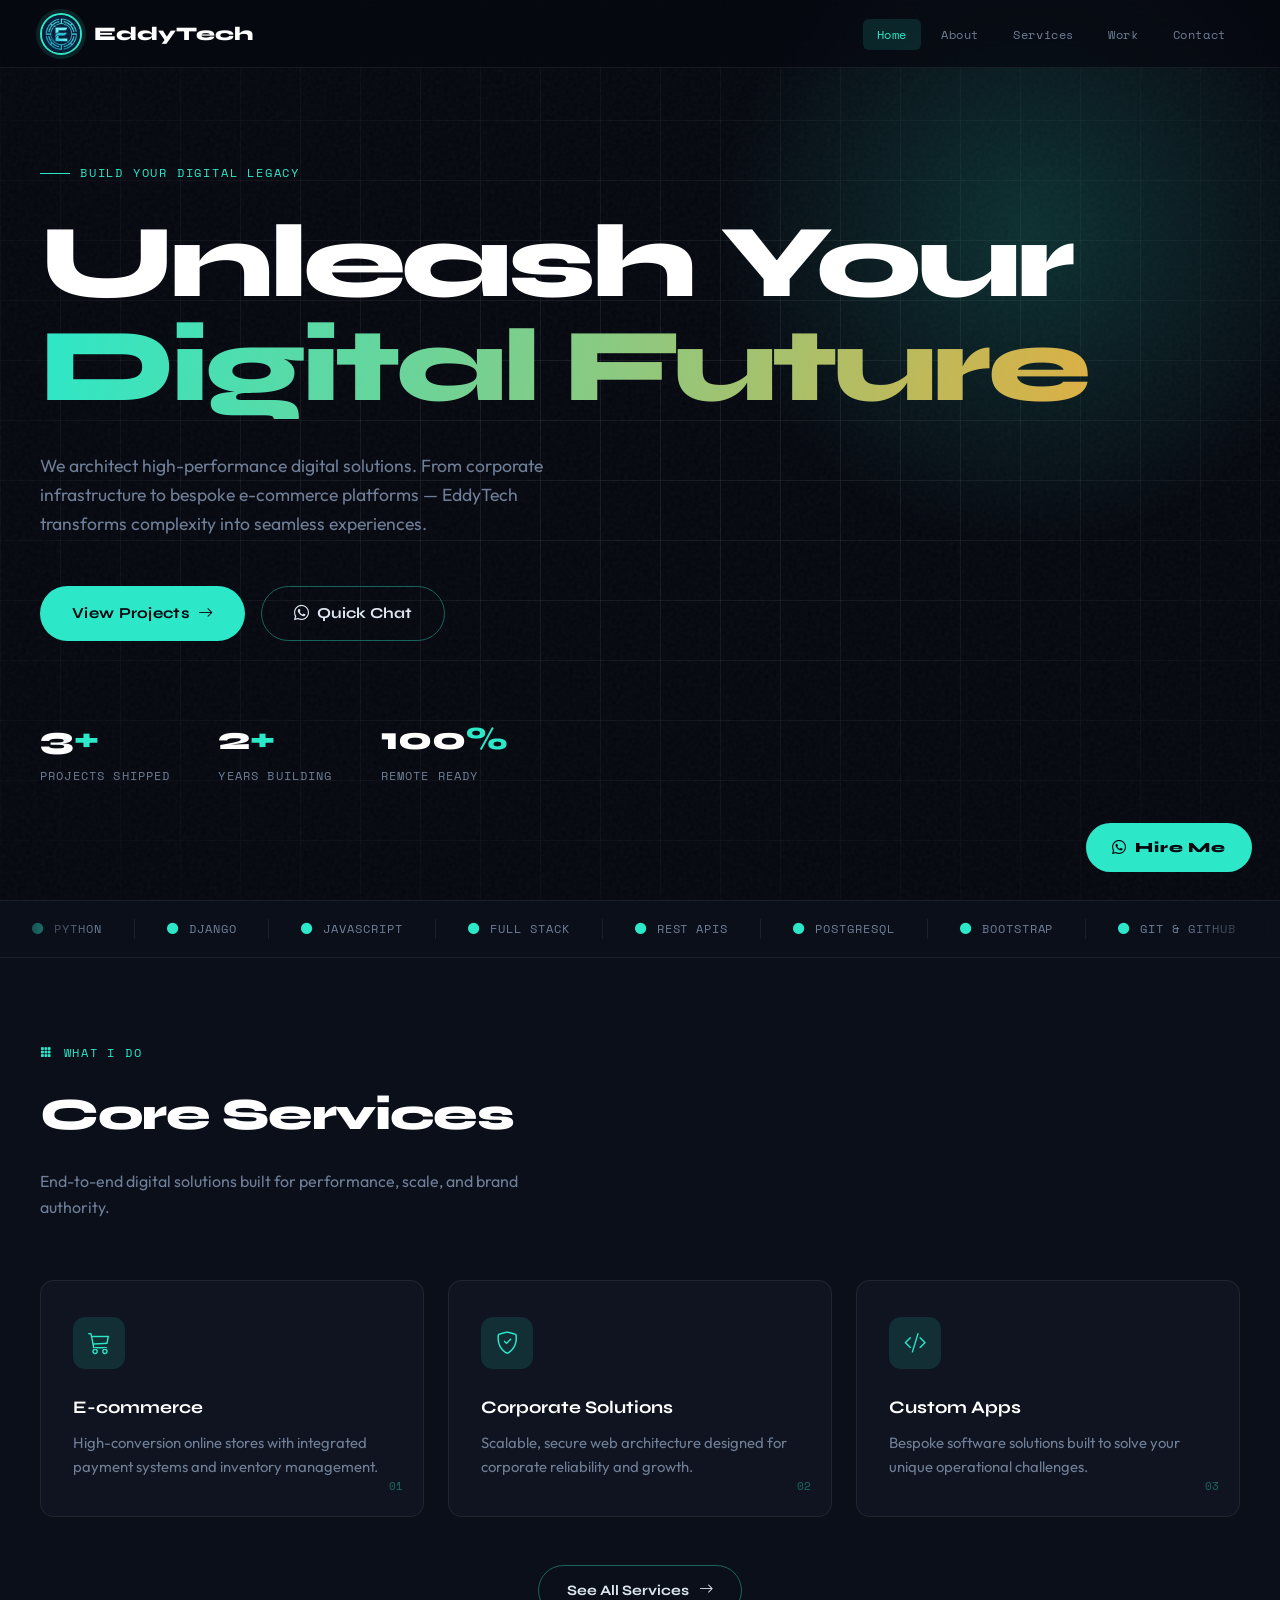
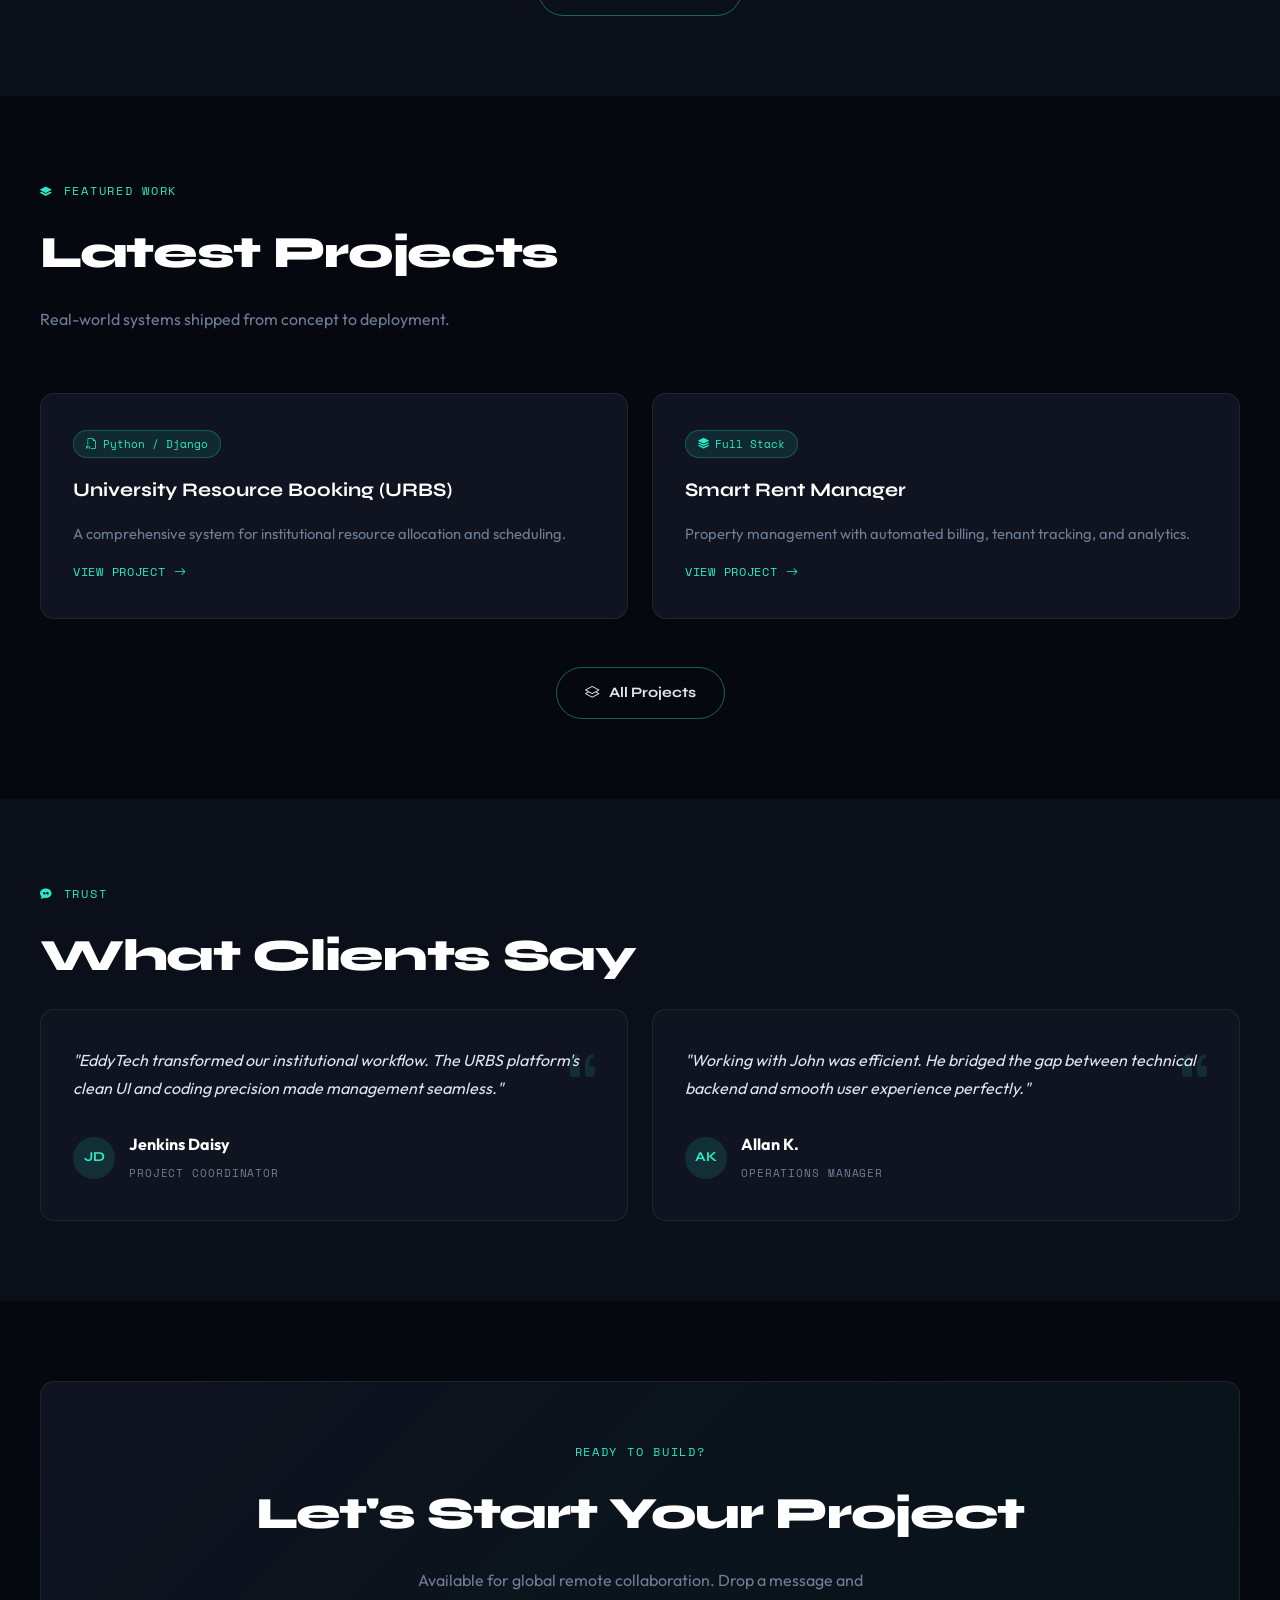
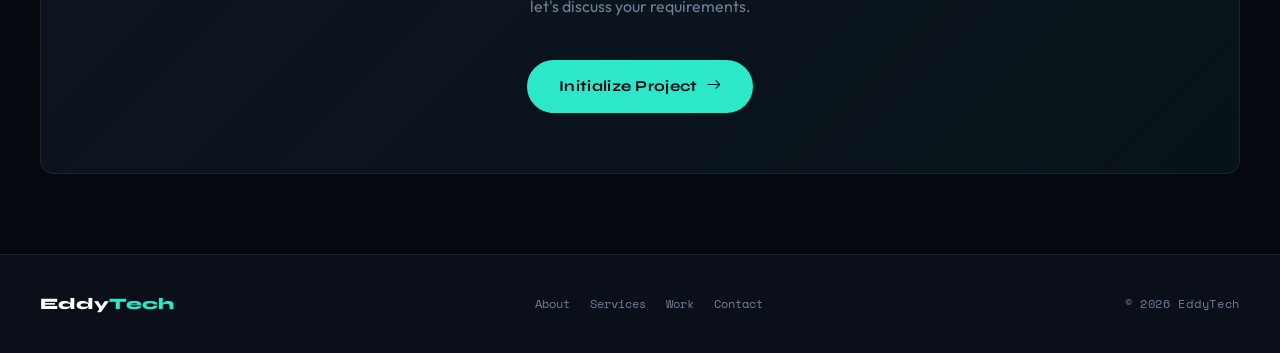
==== commit b90da40d: "Remove closing nav tag Removed closing nav tag from index.html." ====
--- a/index.html
+++ b/index.html
@@ -21,8 +21,6 @@
     <button class="nav-toggle" id="navToggle">
       <i class="bi bi-list"></i>
     </button>
-</nav>
-
     <ul class="nav-links" id="navLinks">
       <li><a href="index.html">Home</a></li>
       <li><a href="about.html">About</a></li>
--- a/style.css
+++ b/style.css
@@ -0,0 +1,325 @@
+/* ══════════════════════════════════════
+   EDDYTECH — SHARED DESIGN SYSTEM
+══════════════════════════════════════ */
+@import url('https://fonts.googleapis.com/css2?family=Syne:wght@400;700;800&family=Space+Mono:wght@400;700&family=Outfit:wght@300;400;500;600&display=swap');
+
+:root {
+  --bg:        #060810;
+  --bg-2:      #0b0f1a;
+  --bg-card:   #0f1420;
+  --teal:      #2de8c8;
+  --teal-dim:  rgba(45,232,200,.12);
+  --teal-glow: rgba(45,232,200,.35);
+  --amber:     #f4a832;
+  --text:      #dde6f0;
+  --muted:     #6e7e96;
+  --border:    rgba(255,255,255,.07);
+  --border-h:  rgba(45,232,200,.4);
+  --radius:    14px;
+  --mono:      'Space Mono', monospace;
+  --display:   'Syne', sans-serif;
+  --body:      'Outfit', sans-serif;
+}
+
+*, *::before, *::after { box-sizing: border-box; margin: 0; padding: 0; }
+html { scroll-behavior: smooth; }
+
+body {
+  background: var(--bg);
+  color: var(--text);
+  font-family: var(--body);
+  font-size: 16px;
+  line-height: 1.65;
+  overflow-x: hidden;
+}
+
+/* noise grain */
+body::before {
+  content: '';
+  position: fixed; inset: 0;
+  background-image: url("data:image/svg+xml,%3Csvg viewBox='0 0 256 256' xmlns='http://www.w3.org/2000/svg'%3E%3Cfilter id='noise'%3E%3CfeTurbulence type='fractalNoise' baseFrequency='0.9' numOctaves='4' stitchTiles='stitch'/%3E%3C/filter%3E%3Crect width='100%25' height='100%25' filter='url(%23noise)' opacity='0.04'/%3E%3C/svg%3E");
+  pointer-events: none;
+  z-index: 0;
+}
+
+/* ── HIRE BTN ── */
+.hire-btn {
+  position: fixed; bottom: 28px; right: 28px; z-index: 9999;
+  background: var(--teal); color: var(--bg);
+  padding: 13px 26px; border-radius: 50px;
+  font-family: var(--display); font-weight: 800; font-size: .88rem;
+  letter-spacing: .06em; text-decoration: none;
+  display: flex; align-items: center; gap: 8px;
+  animation: pulse-ring 2.5s ease-out infinite;
+  transition: transform .25s, box-shadow .25s;
+}
+.hire-btn:hover { transform: scale(1.06) translateY(-2px); color: var(--bg); box-shadow: 0 8px 40px var(--teal-glow); }
+@keyframes pulse-ring {
+  0%   { box-shadow: 0 0 0 0   var(--teal-glow); }
+  70%  { box-shadow: 0 0 0 14px transparent; }
+  100% { box-shadow: 0 0 0 0   transparent; }
+}
+
+/* ── NAV ── */
+.nav-wrap {
+  position: fixed; top: 0; left: 0; right: 0; z-index: 1000;
+  padding: 0 40px; height: 68px;
+  display: flex; align-items: center; justify-content: space-between;
+  background: rgba(6,8,16,.7); backdrop-filter: blur(18px);
+  border-bottom: 1px solid var(--border);
+  transition: background .3s;
+}
+.nav-wrap.scrolled { 
+  background: rgba(6,8,16,.95); 
+}
+
+.nav-logo { 
+  display: flex; 
+  align-items: center; 
+  gap: 12px; 
+  text-decoration: none; 
+}
+
+.logo-avatar {
+  width: 42px; 
+  height: 42px; 
+  border-radius: 50%;
+  border: 2px solid var(--teal); 
+  background: var(--bg-card);
+  overflow: hidden; 
+  display: flex; 
+  align-items: center; 
+  justify-content: center;
+  flex-shrink: 0; 
+  box-shadow: 0 0 0 4px var(--teal-dim);
+}
+
+.logo-avatar img { 
+  width: 100%; 
+  height: 100%; 
+  object-fit: contain; 
+  display: block; 
+}
+
+.nav-logo-text { 
+  font-family: var(--display); 
+  font-weight: 800; 
+  font-size: 1.2rem; 
+  color: #fff; 
+}
+
+
+.nav-links { 
+  display: flex; /* Ensures links are visible on desktop */
+  gap: 6px; 
+  list-style: none; 
+}
+.nav-links a {
+  font-family: var(--mono); font-size: .78rem; color: var(--muted);
+  text-decoration: none; letter-spacing: .05em;
+  padding: 6px 14px; border-radius: 6px;
+  transition: color .2s, background .2s;
+}
+.nav-links a:hover { color: var(--teal); background: var(--teal-dim); }
+.nav-links a.active { color: var(--teal); background: var(--teal-dim); }
+
+.nav-toggle {
+  display: none; background: none;
+  border: 1px solid var(--border); color: var(--text);
+  padding: 6px 10px; border-radius: 6px; cursor: pointer; font-size: 1.2rem;
+}
+
+@media (max-width: 768px) {
+  .nav-wrap { padding: 0 20px; }
+  .nav-toggle { display: block; }
+  .nav-links {
+    display: none; /* Hides links only on mobile view */
+    position: absolute; top: 68px; left: 0; right: 0;
+    background: var(--bg-2); border-bottom: 1px solid var(--border);
+    flex-direction: column; padding: 20px 30px; gap: 8px;
+    z-index: 1001;
+  }
+  .nav-links.open { display: flex; }
+  .nav-links a { font-size: .9rem; }
+}
+
+/* ── SHARED LAYOUT ── */
+.page-wrap { padding-top: 68px; min-height: 100vh; }
+section { padding: 80px 40px; }
+.container-c { max-width: 1200px; margin: 0 auto; }
+
+.section-label {
+  display: inline-flex; align-items: center; gap: 10px;
+  font-family: var(--mono); font-size: .72rem; color: var(--teal);
+  letter-spacing: .15em; text-transform: uppercase; margin-bottom: 16px;
+}
+.section-title {
+  font-family: var(--display); font-weight: 800;
+  font-size: clamp(1.8rem, 4vw, 2.8rem);
+  letter-spacing: -.03em; color: #fff; margin-bottom: 16px;
+}
+.section-sub { color: var(--muted); font-size: 1rem; max-width: 520px; margin-bottom: 60px; }
+
+/* ── BUTTONS ── */
+.btn-primary-c {
+  background: var(--teal); color: var(--bg);
+  border: none; border-radius: 50px; padding: 14px 32px;
+  font-family: var(--display); font-weight: 700; font-size: .95rem;
+  letter-spacing: .02em; cursor: pointer; text-decoration: none;
+  transition: box-shadow .25s, transform .25s;
+  display: inline-flex; align-items: center; gap: 8px;
+}
+.btn-primary-c:hover { box-shadow: 0 0 40px var(--teal-glow); transform: translateY(-2px); color: var(--bg); }
+
+.btn-ghost {
+  background: transparent; color: var(--text);
+  border: 1px solid var(--border-h); border-radius: 50px; padding: 14px 32px;
+  font-family: var(--display); font-weight: 700; font-size: .95rem;
+  cursor: pointer; text-decoration: none;
+  transition: background .25s, color .25s, transform .25s;
+  display: inline-flex; align-items: center; gap: 8px;
+}
+.btn-ghost:hover { background: var(--teal-dim); color: var(--teal); transform: translateY(-2px); }
+
+.btn-outline-c {
+  display: inline-flex; align-items: center; gap: 10px;
+  border: 1px solid var(--border-h); color: var(--text);
+  border-radius: 50px; padding: 13px 28px;
+  font-family: var(--display); font-weight: 700; font-size: .9rem;
+  text-decoration: none; transition: background .25s, color .25s, transform .25s;
+}
+.btn-outline-c:hover { background: var(--teal-dim); color: var(--teal); transform: translateY(-2px); }
+
+/* ── CARDS ── */
+.tech-card {
+  background: var(--bg-card); border: 1px solid var(--border);
+  border-radius: var(--radius); padding: 36px 32px;
+  transition: border-color .3s, transform .3s, box-shadow .3s;
+  position: relative; overflow: hidden;
+}
+.tech-card:hover { border-color: var(--border-h); transform: translateY(-6px); box-shadow: 0 20px 50px rgba(0,0,0,.5); }
+.tech-card::before {
+  content: ''; position: absolute; top: 0; left: 0; right: 0; height: 2px;
+  background: linear-gradient(90deg, var(--teal), var(--amber));
+  transform: scaleX(0); transform-origin: left;
+  transition: transform .4s ease;
+}
+.tech-card:hover::before { transform: scaleX(1); }
+
+/* ── TICKER ── */
+.ticker-wrap {
+  border-top: 1px solid var(--border); border-bottom: 1px solid var(--border);
+  padding: 18px 0; overflow: hidden; position: relative; background: var(--bg-2);
+}
+.ticker-wrap::before, .ticker-wrap::after {
+  content: ''; position: absolute; top: 0; bottom: 0; width: 100px; z-index: 2;
+}
+.ticker-wrap::before { left: 0; background: linear-gradient(to right, var(--bg-2), transparent); }
+.ticker-wrap::after  { right: 0; background: linear-gradient(to left, var(--bg-2), transparent); }
+.ticker-track { display: flex; width: max-content; animation: ticker 28s linear infinite; }
+@keyframes ticker { from { transform: translateX(0); } to { transform: translateX(-50%); } }
+.ticker-item {
+  display: inline-flex; align-items: center; gap: 10px; padding: 0 32px;
+  font-family: var(--mono); font-size: .75rem; color: var(--muted);
+  white-space: nowrap; border-right: 1px solid var(--border);
+  letter-spacing: .08em; text-transform: uppercase;
+}
+.ticker-item i { color: var(--teal); font-size: .7rem; }
+
+/* ── FOOTER ── */
+footer {
+  background: var(--bg-2); border-top: 1px solid var(--border);
+  padding: 36px 40px; display: flex; align-items: center;
+  justify-content: space-between; flex-wrap: wrap; gap: 16px;
+}
+.footer-brand { font-family: var(--display); font-weight: 800; font-size: 1rem; color: #fff; }
+.footer-brand span { color: var(--teal); }
+.footer-copy { font-family: var(--mono); font-size: .72rem; color: var(--muted); letter-spacing: .06em; }
+.footer-links { display: flex; gap: 20px; }
+.footer-links a { font-family: var(--mono); font-size: .72rem; color: var(--muted); text-decoration: none; transition: color .2s; }
+.footer-links a:hover { color: var(--teal); }
+
+/* ── REVEAL ── */
+.reveal { opacity: 0; transform: translateY(28px); transition: opacity .7s ease, transform .7s ease; }
+.reveal.visible { opacity: 1; transform: translateY(0); }
+
+/* ── PAGE HERO BANNER ── */
+.page-hero {
+  padding: 80px 40px 60px;
+  background: var(--bg-2);
+  border-bottom: 1px solid var(--border);
+  position: relative; overflow: hidden;
+}
+.page-hero::before {
+  content: ''; position: absolute; inset: 0;
+  background-image: linear-gradient(var(--border) 1px, transparent 1px), linear-gradient(90deg, var(--border) 1px, transparent 1px);
+  background-size: 60px 60px;
+  mask-image: radial-gradient(ellipse 80% 100% at 0% 50%, black 20%, transparent 100%);
+  pointer-events: none;
+}
+.page-hero-inner { position: relative; z-index: 1; max-width: 1200px; margin: 0 auto; }
+.page-hero-eyebrow {
+  display: inline-flex; align-items: center; gap: 10px;
+  font-family: var(--mono); font-size: .72rem; color: var(--teal);
+  letter-spacing: .15em; text-transform: uppercase; margin-bottom: 16px;
+}
+.page-hero-eyebrow::before { content: ''; display: block; width: 24px; height: 1px; background: var(--teal); }
+.page-hero-title {
+  font-family: var(--display); font-weight: 800;
+  font-size: clamp(2.5rem, 6vw, 4rem);
+  letter-spacing: -.04em; color: #fff; line-height: 1.05;
+}
+.page-hero-title span {
+  background: linear-gradient(100deg, var(--teal) 0%, var(--amber) 100%);
+  -webkit-background-clip: text; -webkit-text-fill-color: transparent; background-clip: text;
+}
+.page-hero-sub { color: var(--muted); font-size: 1rem; max-width: 500px; margin-top: 16px; }
+
+/* ── FORM INPUTS ── */
+.form-label-c {
+  display: block; font-family: var(--mono); font-size: .7rem;
+  color: var(--teal); letter-spacing: .12em; text-transform: uppercase; margin-bottom: 8px;
+}
+.form-input {
+  width: 100%; background: var(--bg-2); border: 1px solid var(--border);
+  border-radius: 8px; color: var(--text); font-family: var(--body); font-size: .95rem;
+  padding: 13px 16px; outline: none; transition: border-color .25s, box-shadow .25s; resize: none;
+}
+.form-input::placeholder { color: var(--muted); }
+.form-input:focus { border-color: var(--teal); box-shadow: 0 0 0 3px var(--teal-dim); }
+.form-submit {
+  width: 100%; background: var(--teal); color: var(--bg); border: none;
+  border-radius: 50px; padding: 15px; font-family: var(--display); font-weight: 800;
+  font-size: 1rem; letter-spacing: .04em; cursor: pointer;
+  transition: box-shadow .25s, transform .25s;
+}
+.form-submit:hover { box-shadow: 0 0 40px var(--teal-glow); transform: translateY(-2px); }
+
+.profile-logo-container {
+  width: 110px;
+  height: 110px;
+  border-radius: 50%;
+  background: var(--teal-dim);
+  border: 3px solid var(--teal);
+  margin: 0 auto 24px;
+  display: flex;
+  align-items: center;
+  justify-content: center;
+  box-shadow: 0 0 0 8px rgba(45,232,200,.06);
+  overflow: hidden;
+}
+
+.profile-logo-img {
+  width: 100%;
+  height: 100%;
+  object-fit: cover; 
+  display: block;
+}
+
+
+/* ── MOBILE GLOBAL ── */
+@media (max-width: 600px) {
+  section { padding: 60px 20px; }
+  .page-hero { padding: 60px 20px 40px; }
+  footer { padding: 28px 20px; flex-direction: column; text-align: center; }
+}
